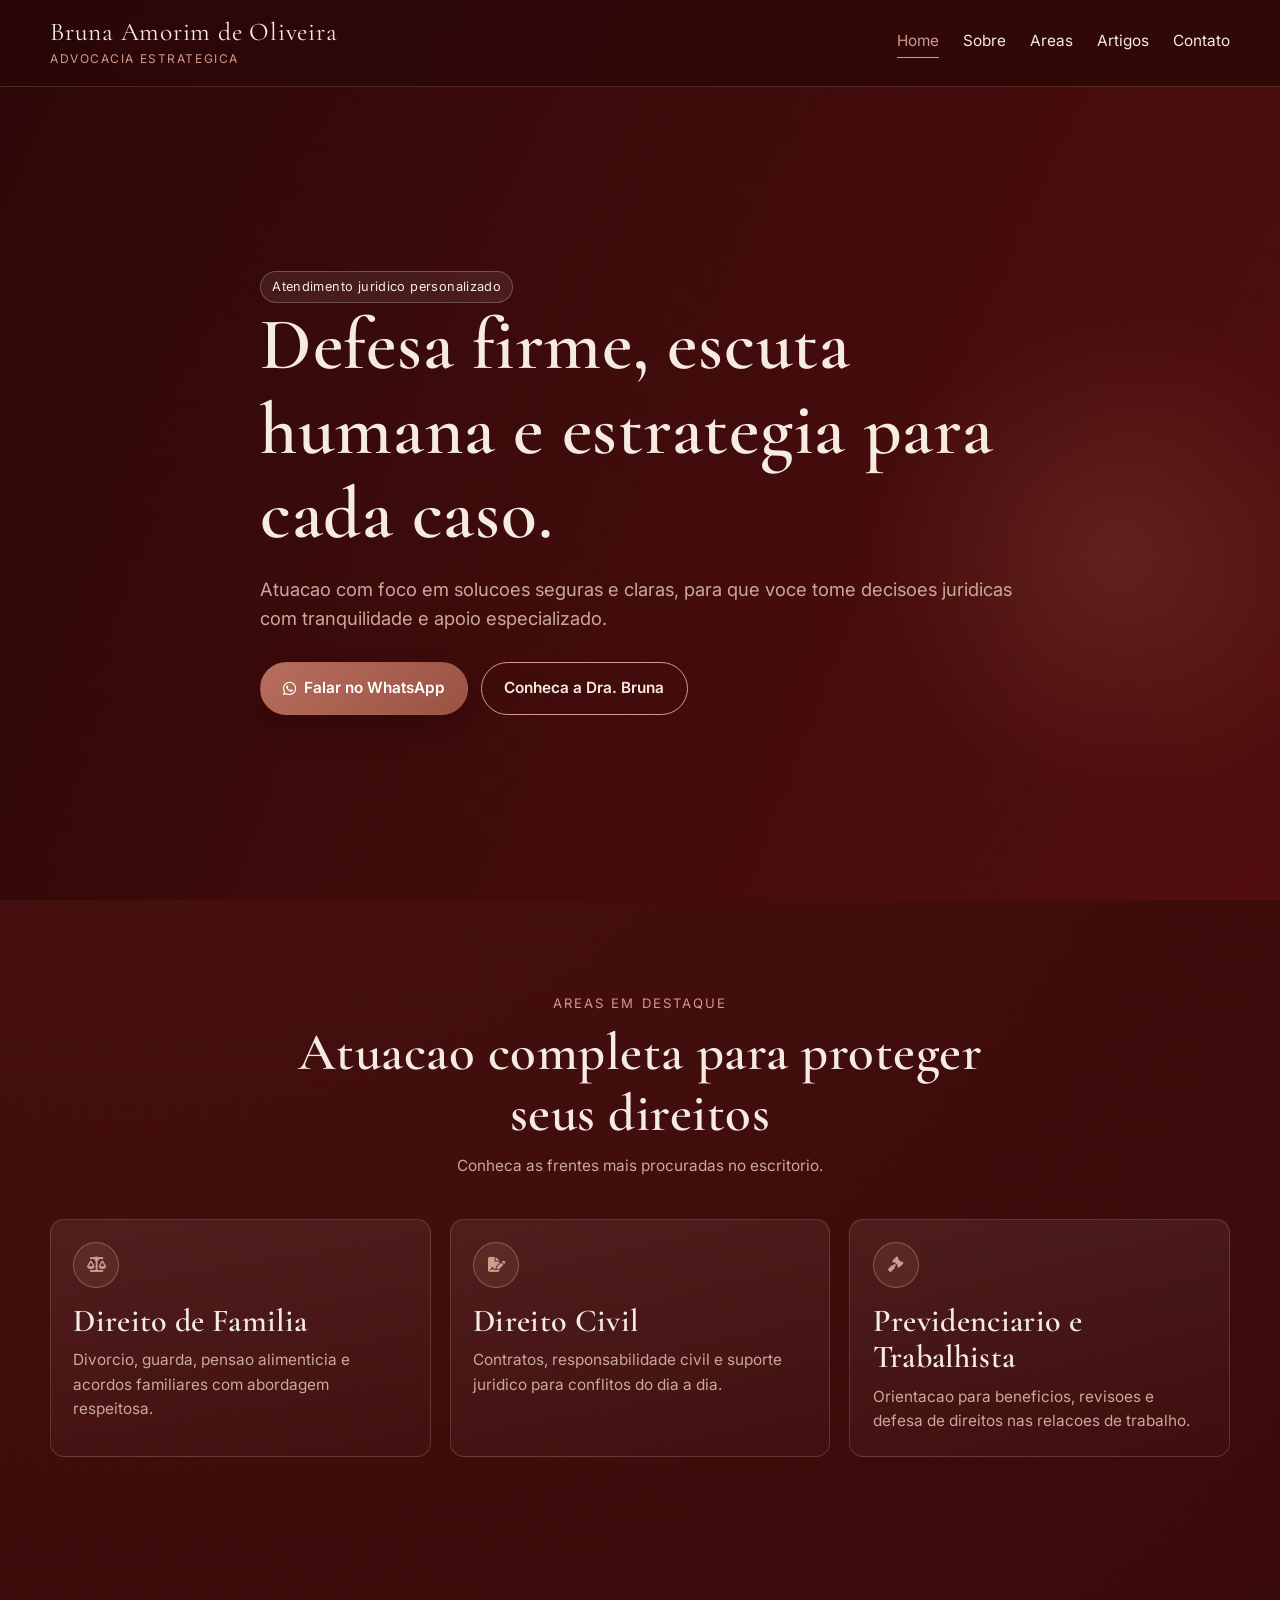
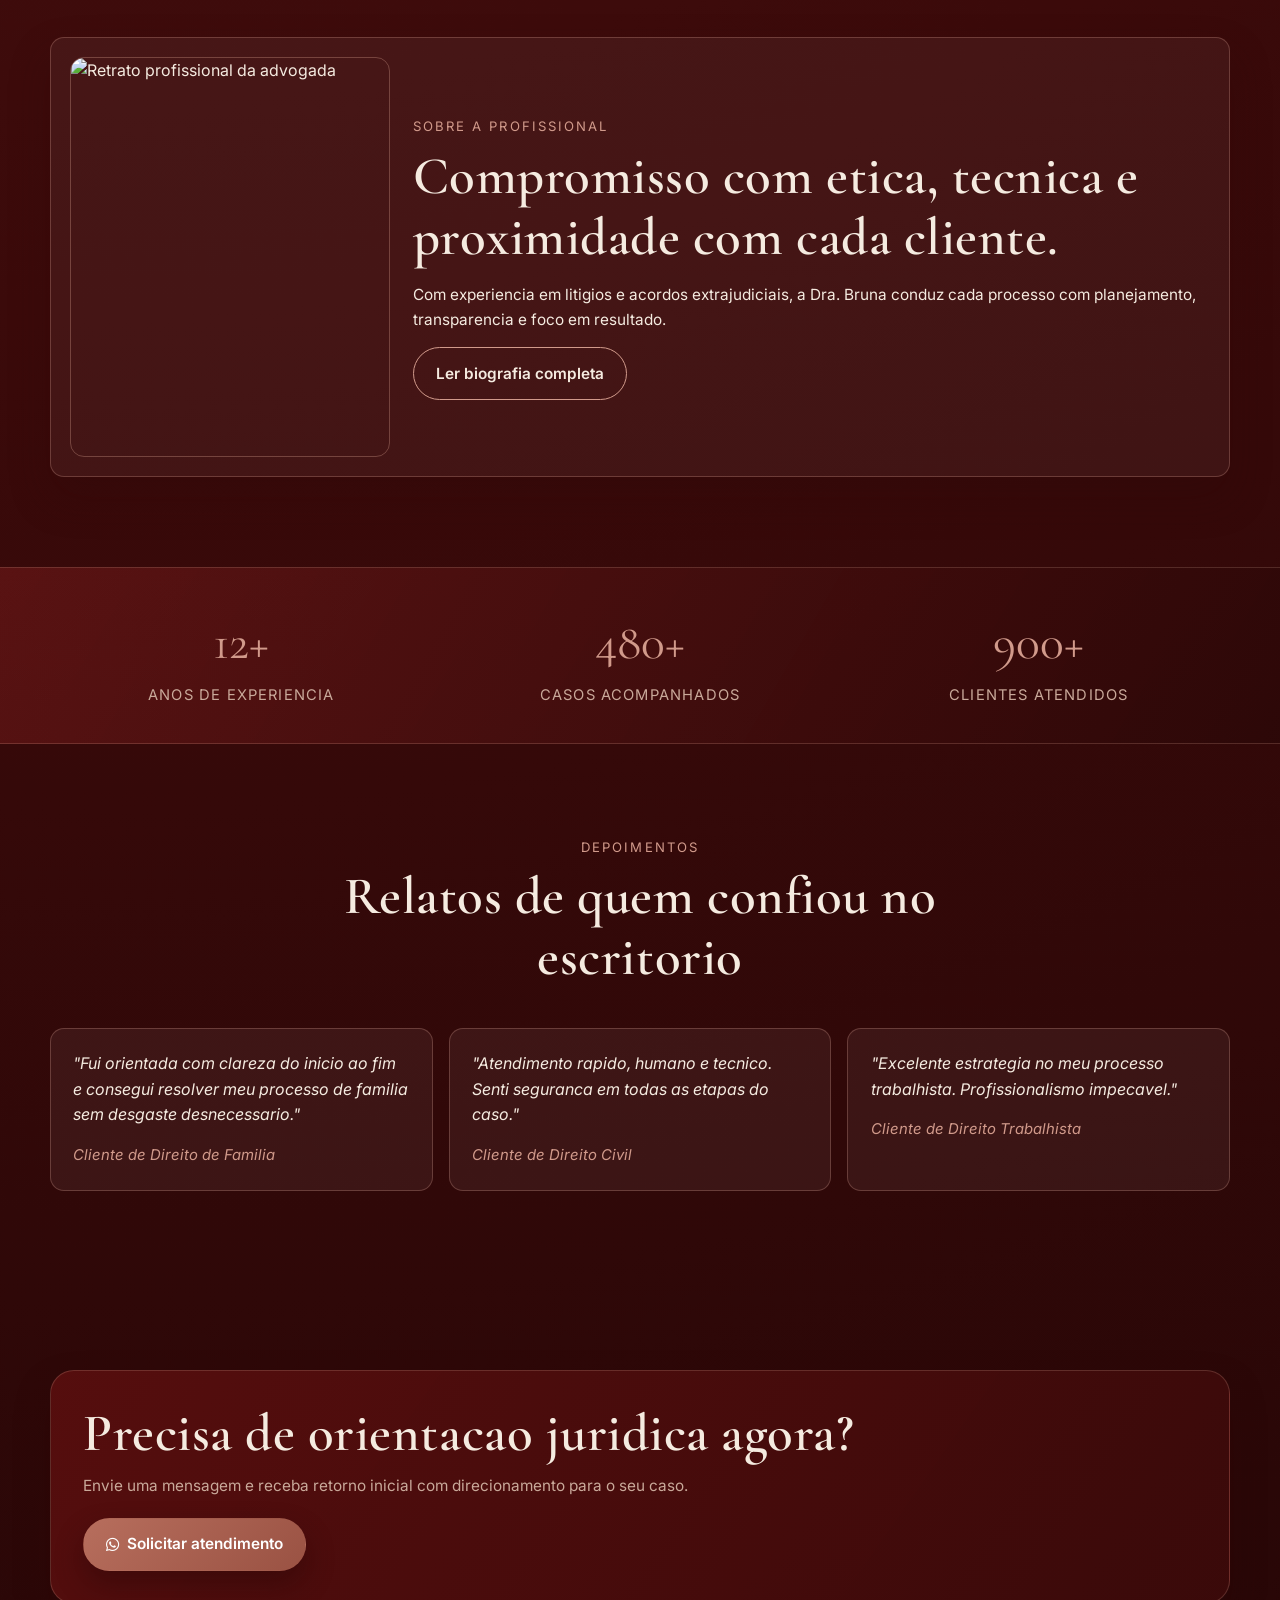
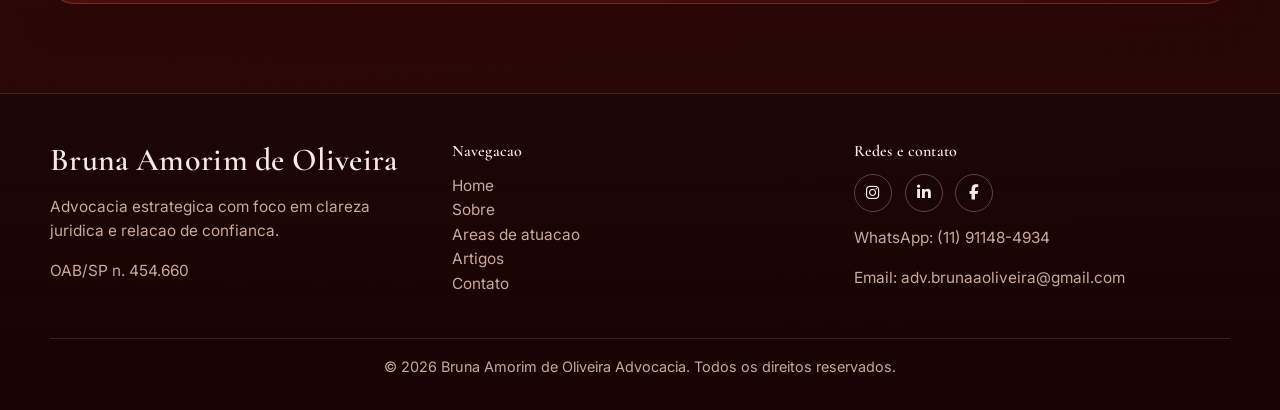
==== index.html @ 8d2b7372 "feat: first institutional website version" ====
﻿<!DOCTYPE html>
<html lang="pt-BR">
<head>
    <meta charset="UTF-8">
    <meta name="viewport" content="width=device-width, initial-scale=1.0">
    <meta name="description" content="Advogada Bruna Amorim de Oliveira - Atendimento juridico estrategico e humanizado em Direito de Familia, Civil, Consumidor e mais.">
    <title>Bruna Amorim de Oliveira | Advocacia Estrategica</title>
    <link rel="icon" href="data:,">

    <link rel="preconnect" href="https://fonts.googleapis.com">
    <link rel="preconnect" href="https://fonts.gstatic.com" crossorigin>
    <link href="https://fonts.googleapis.com/css2?family=Cormorant+Garamond:wght@500;600;700&family=Inter:wght@400;500;600;700&display=swap" rel="stylesheet">
    <link rel="stylesheet" href="https://cdnjs.cloudflare.com/ajax/libs/font-awesome/6.5.2/css/all.min.css">

    <link rel="stylesheet" href="assets/css/theme.css">
    <link rel="stylesheet" href="assets/css/style.css">
    <link rel="stylesheet" href="assets/css/components/header.css">
    <link rel="stylesheet" href="assets/css/components/hero.css">
    <link rel="stylesheet" href="assets/css/components/cards.css">
    <link rel="stylesheet" href="assets/css/components/about.css">
    <link rel="stylesheet" href="assets/css/components/contact.css">
    <link rel="stylesheet" href="assets/css/components/animations.css">
</head>
<body>
    <header class="site-header">
        <nav class="site-nav">
            <div class="nav-container container">
                <a href="index.html" class="brand" aria-label="Pagina inicial">
                    <span class="brand-title">Bruna Amorim de Oliveira</span>
                    <span class="brand-subtitle">Advocacia Estrategica</span>
                </a>

                <button class="hamburger" aria-label="Abrir menu" aria-expanded="false">
                    <span></span>
                    <span></span>
                    <span></span>
                </button>

                <div class="overlay"></div>

                <div class="nav-links">
                    <a class="nav-link" href="index.html">Home</a>
                    <a class="nav-link" href="sobre.html">Sobre</a>
                    <a class="nav-link" href="areas.html">Areas</a>
                    <a class="nav-link" href="artigos.html">Artigos</a>
                    <a class="nav-link" href="contato.html">Contato</a>
                </div>
            </div>
        </nav>
    </header>

    <main>
        <section class="hero-home">
            <div class="container hero-content" data-animate="fade-up">
                <span class="tag">Atendimento juridico personalizado</span>
                <h1>Defesa firme, escuta humana e estrategia para cada caso.</h1>
                <p>
                    Atuacao com foco em solucoes seguras e claras, para que voce tome decisoes juridicas com tranquilidade e apoio especializado.
                </p>
                <div class="hero-actions">
                    <a class="btn btn-primary" href="https://wa.me/5511911484934" target="_blank" rel="noopener noreferrer">
                        <i class="fa-brands fa-whatsapp"></i>
                        Falar no WhatsApp
                    </a>
                    <a class="btn btn-outline" href="sobre.html">Conheca a Dra. Bruna</a>
                </div>
            </div>
        </section>

        <section>
            <div class="container">
                <div class="section-header" data-animate="fade-up">
                    <span class="kicker">Areas em destaque</span>
                    <h2>Atuacao completa para proteger seus direitos</h2>
                    <p>Conheca as frentes mais procuradas no escritorio.</p>
                </div>
                <div class="cards-grid">
                    <article class="card" data-animate="fade-up">
                        <span class="card-icon"><i class="fa-solid fa-scale-balanced"></i></span>
                        <h3>Direito de Familia</h3>
                        <p>Divorcio, guarda, pensao alimenticia e acordos familiares com abordagem respeitosa.</p>
                    </article>
                    <article class="card stagger-1" data-animate="fade-up">
                        <span class="card-icon"><i class="fa-solid fa-file-signature"></i></span>
                        <h3>Direito Civil</h3>
                        <p>Contratos, responsabilidade civil e suporte juridico para conflitos do dia a dia.</p>
                    </article>
                    <article class="card stagger-2" data-animate="fade-up">
                        <span class="card-icon"><i class="fa-solid fa-gavel"></i></span>
                        <h3>Previdenciario e Trabalhista</h3>
                        <p>Orientacao para beneficios, revisoes e defesa de direitos nas relacoes de trabalho.</p>
                    </article>
                </div>
            </div>
        </section>

        <section>
            <div class="container surface about-preview" data-animate="fade-right">
                <img src="https://images.unsplash.com/photo-1487412720507-e7ab37603c6f?w=900&q=80" alt="Retrato profissional da advogada">
                <div>
                    <span class="kicker">Sobre a profissional</span>
                    <h2>Compromisso com etica, tecnica e proximidade com cada cliente.</h2>
                    <p>
                        Com experiencia em litigios e acordos extrajudiciais, a Dra. Bruna conduz cada processo com planejamento, transparencia e foco em resultado.
                    </p>
                    <a class="btn btn-outline" href="sobre.html">Ler biografia completa</a>
                </div>
            </div>
        </section>

        <section class="stats-strip">
            <div class="container stats-grid">
                <div data-animate="zoom-in">
                    <span class="stat-number">12+</span>
                    <span class="stat-label">Anos de experiencia</span>
                </div>
                <div data-animate="zoom-in" class="stagger-1">
                    <span class="stat-number">480+</span>
                    <span class="stat-label">Casos acompanhados</span>
                </div>
                <div data-animate="zoom-in" class="stagger-2">
                    <span class="stat-number">900+</span>
                    <span class="stat-label">Clientes atendidos</span>
                </div>
            </div>
        </section>

        <section>
            <div class="container">
                <div class="section-header" data-animate="fade-up">
                    <span class="kicker">Depoimentos</span>
                    <h2>Relatos de quem confiou no escritorio</h2>
                </div>
                <div class="testimonials-grid">
                    <article class="testimonial" data-animate="fade-up">
                        <blockquote>"Fui orientada com clareza do inicio ao fim e consegui resolver meu processo de familia sem desgaste desnecessario."</blockquote>
                        <cite>Cliente de Direito de Familia</cite>
                    </article>
                    <article class="testimonial stagger-1" data-animate="fade-up">
                        <blockquote>"Atendimento rapido, humano e tecnico. Senti seguranca em todas as etapas do caso."</blockquote>
                        <cite>Cliente de Direito Civil</cite>
                    </article>
                    <article class="testimonial stagger-2" data-animate="fade-up">
                        <blockquote>"Excelente estrategia no meu processo trabalhista. Profissionalismo impecavel."</blockquote>
                        <cite>Cliente de Direito Trabalhista</cite>
                    </article>
                </div>
            </div>
        </section>

        <section>
            <div class="container cta-strip" data-animate="fade-up">
                <h2>Precisa de orientacao juridica agora?</h2>
                <p>Envie uma mensagem e receba retorno inicial com direcionamento para o seu caso.</p>
                <a class="btn btn-primary" href="https://wa.me/5511911484934" target="_blank" rel="noopener noreferrer">
                    <i class="fa-brands fa-whatsapp"></i>
                    Solicitar atendimento
                </a>
            </div>
        </section>
    </main>

    <footer class="footer">
        <div class="container">
            <div class="footer-grid">
                <div>
                    <h3>Bruna Amorim de Oliveira</h3>
                    <p>Advocacia estrategica com foco em clareza juridica e relacao de confianca.</p>
                    <p>OAB/SP n. 454.660</p>
                </div>
                <div>
                    <h4>Navegacao</h4>
                    <ul>
                        <li><a href="index.html">Home</a></li>
                        <li><a href="sobre.html">Sobre</a></li>
                        <li><a href="areas.html">Areas de atuacao</a></li>
                        <li><a href="artigos.html">Artigos</a></li>
                        <li><a href="contato.html">Contato</a></li>
                    </ul>
                </div>
                <div>
                    <h4>Redes e contato</h4>
                    <div class="social-row">
                        <a href="https://www.instagram.com/" target="_blank" aria-label="Instagram" rel="noopener noreferrer"><i class="fa-brands fa-instagram"></i></a>
                        <a href="https://www.linkedin.com/" target="_blank" aria-label="LinkedIn" rel="noopener noreferrer"><i class="fa-brands fa-linkedin-in"></i></a>
                        <a href="https://www.facebook.com/" target="_blank" aria-label="Facebook" rel="noopener noreferrer"><i class="fa-brands fa-facebook-f"></i></a>
                    </div>
                    <p style="margin-top: 0.9rem;">WhatsApp: (11) 91148-4934</p>
                    <p>Email: adv.brunaaoliveira@gmail.com</p>
                </div>
            </div>
            <div class="footer-bottom">&copy; 2026 Bruna Amorim de Oliveira Advocacia. Todos os direitos reservados.</div>
        </div>
    </footer>

    <script src="assets/js/menu.js"></script>
    <script src="assets/js/scroll.js"></script>
</body>
</html>
---- assets/css/theme.css ----
:root {
    --bg-primary: #3B0A0A;
    --bg-secondary: #5A0F0F;
    --accent-primary: #B76E5D;
    --accent-light: #D19A8B;
    --shadow-deep: #2A0707;
    --red-vivid: #7A1C1C;
    --text-main: #F5EBE0;
    --text-muted: #C9A99A;

    --surface: rgba(245, 235, 224, 0.05);
    --surface-strong: rgba(245, 235, 224, 0.1);
    --border-soft: rgba(209, 154, 139, 0.3);

    --radius-sm: 8px;
    --radius-md: 14px;
    --radius-lg: 24px;

    --max-width: 1180px;
    --header-height: 86px;
}

html,
body {
    margin: 0;
    padding: 0;
}

body {
    font-family: "Inter", "Segoe UI", sans-serif;
    color: var(--text-main);
    background: radial-gradient(circle at 10% 10%, #4a1111 0%, var(--bg-primary) 45%, #240606 100%);
    line-height: 1.6;
    -webkit-font-smoothing: antialiased;
    text-rendering: optimizeLegibility;
}

h1,
h2,
h3,
h4,
h5,
h6 {
    margin: 0;
    font-family: "Cormorant Garamond", Georgia, serif;
    font-weight: 600;
    line-height: 1.15;
    letter-spacing: 0.01em;
    color: var(--text-main);
}

h1 {
    font-size: clamp(2.3rem, 6vw, 4.6rem);
}

h2 {
    font-size: clamp(2rem, 5vw, 3.3rem);
}

h3 {
    font-size: clamp(1.4rem, 3vw, 2rem);
}

p,
li,
span,
a,
label,
input,
textarea,
button {
    font-size: clamp(0.95rem, 1.2vw, 1.04rem);
}

a {
    color: inherit;
}
---- assets/css/style.css ----
*,
*::before,
*::after {
    box-sizing: border-box;
}

html {
    scroll-behavior: smooth;
}

img {
    max-width: 100%;
    display: block;
}

a {
    text-decoration: none;
}

ul {
    margin: 0;
    padding: 0;
    list-style: none;
}

main {
    min-height: 100vh;
}

section {
    padding: clamp(3rem, 7vw, 6rem) 1rem;
}

.container {
    width: min(100%, var(--max-width));
    margin: 0 auto;
}

.page-offset {
    padding-top: calc(var(--header-height) + 1rem);
}

.section-header {
    max-width: 760px;
    margin: 0 auto 2.5rem;
    text-align: center;
}

.section-header p {
    color: var(--text-muted);
    margin-top: 0.65rem;
}

.kicker {
    display: inline-block;
    margin-bottom: 0.55rem;
    font-size: 0.82rem;
    text-transform: uppercase;
    letter-spacing: 0.16em;
    color: var(--accent-light);
}

.surface {
    background: var(--surface);
    border: 1px solid var(--border-soft);
    border-radius: var(--radius-md);
    box-shadow: 0 20px 40px rgba(42, 7, 7, 0.25);
}

.btn {
    display: inline-flex;
    align-items: center;
    justify-content: center;
    gap: 0.45rem;
    border-radius: 999px;
    border: 1px solid transparent;
    padding: 0.82rem 1.4rem;
    font-weight: 600;
    transition: transform 0.25s ease, box-shadow 0.25s ease, background-color 0.25s ease;
    cursor: pointer;
}

.btn:hover {
    transform: translateY(-2px);
}

.btn-primary {
    color: #fff;
    background: linear-gradient(135deg, var(--accent-primary), #9a5243);
    box-shadow: 0 14px 28px rgba(42, 7, 7, 0.45);
}

.btn-primary:hover {
    background: linear-gradient(135deg, #c98271, var(--accent-primary));
}

.btn-outline {
    color: var(--text-main);
    border-color: var(--accent-light);
    background: transparent;
}

.btn-outline:hover {
    background: rgba(209, 154, 139, 0.12);
}

.tag {
    display: inline-flex;
    align-items: center;
    border-radius: 999px;
    padding: 0.3rem 0.7rem;
    font-size: 0.8rem;
    letter-spacing: 0.03em;
    border: 1px solid rgba(245, 235, 224, 0.25);
    background: rgba(245, 235, 224, 0.08);
    color: var(--text-main);
}

.footer {
    padding: 3rem 1rem 2rem;
    background: linear-gradient(180deg, rgba(26, 5, 5, 0.85), #180404);
    border-top: 1px solid rgba(209, 154, 139, 0.2);
}

.footer-grid {
    display: grid;
    grid-template-columns: repeat(3, minmax(0, 1fr));
    gap: 1.6rem;
}

.footer h3,
.footer h4 {
    margin-bottom: 0.8rem;
}

.footer p,
.footer li,
.footer a {
    color: var(--text-muted);
}

.footer a:hover {
    color: var(--accent-light);
}

.social-row {
    display: flex;
    gap: 0.8rem;
}

.social-row a {
    width: 38px;
    height: 38px;
    border-radius: 50%;
    display: inline-flex;
    align-items: center;
    justify-content: center;
    border: 1px solid rgba(209, 154, 139, 0.4);
    color: var(--text-main);
}

.social-row a:hover {
    background: rgba(209, 154, 139, 0.14);
}

.footer-bottom {
    margin-top: 2rem;
    padding-top: 1rem;
    border-top: 1px solid rgba(209, 154, 139, 0.18);
    color: var(--text-muted);
    text-align: center;
    font-size: 0.9rem;
}

@media (max-width: 900px) {
    .footer-grid {
        grid-template-columns: 1fr;
    }
}
---- assets/css/components/header.css ----
.site-header {
    position: fixed;
    inset: 0 0 auto 0;
    z-index: 1000;
}

.site-nav {
    width: 100%;
    border-bottom: 1px solid rgba(209, 154, 139, 0.22);
    background: rgba(42, 7, 7, 0.75);
    backdrop-filter: blur(14px);
}

.nav-container {
    min-height: var(--header-height);
    display: flex;
    align-items: center;
    justify-content: space-between;
    gap: 1rem;
}

.brand {
    display: flex;
    flex-direction: column;
    gap: 0.15rem;
    color: var(--text-main);
    max-width: 340px;
}

.brand-title {
    font-family: "Cormorant Garamond", Georgia, serif;
    font-size: clamp(1.1rem, 2vw, 1.6rem);
    letter-spacing: 0.03em;
    line-height: 1.1;
}

.brand-subtitle {
    font-size: 0.75rem;
    text-transform: uppercase;
    letter-spacing: 0.13em;
    color: var(--accent-light);
}

.nav-links {
    display: flex;
    align-items: center;
    gap: 1.5rem;
}

.nav-link {
    color: var(--text-main);
    position: relative;
    padding-bottom: 0.2rem;
}

.nav-link::after {
    content: "";
    position: absolute;
    left: 0;
    bottom: -0.1rem;
    width: 100%;
    height: 1px;
    transform: scaleX(0);
    transform-origin: right;
    background: var(--accent-light);
    transition: transform 0.25s ease;
}

.nav-link:hover::after,
.nav-link.active::after {
    transform-origin: left;
    transform: scaleX(1);
}

.nav-link.active {
    color: var(--accent-light);
}

.hamburger {
    display: none;
    flex-direction: column;
    justify-content: center;
    gap: 6px;
    width: 44px;
    height: 44px;
    padding: 0;
    border: 1px solid rgba(209, 154, 139, 0.35);
    border-radius: 50%;
    background: rgba(245, 235, 224, 0.06);
    cursor: pointer;
    z-index: 1100;
}

.hamburger span {
    display: block;
    margin: 0 auto;
    width: 20px;
    height: 2px;
    border-radius: 999px;
    background: var(--text-main);
    transition: transform 0.3s ease, opacity 0.2s ease;
}

.site-nav.menu-active .hamburger span:nth-child(1) {
    transform: translateY(8px) rotate(45deg);
}

.site-nav.menu-active .hamburger span:nth-child(2) {
    opacity: 0;
}

.site-nav.menu-active .hamburger span:nth-child(3) {
    transform: translateY(-8px) rotate(-45deg);
}

.overlay {
    display: none;
    position: fixed;
    inset: 0;
    background: rgba(0, 0, 0, 0.45);
}

@media (max-width: 900px) {
    .brand {
        max-width: 250px;
    }

    .brand-subtitle {
        font-size: 0.68rem;
        letter-spacing: 0.09em;
    }

    .hamburger {
        display: inline-flex;
    }

    .nav-links {
        position: fixed;
        top: 0;
        right: -100%;
        width: min(80vw, 320px);
        height: 100vh;
        padding: 6.5rem 1.8rem 2rem;
        display: flex;
        flex-direction: column;
        align-items: flex-start;
        gap: 1.1rem;
        background: linear-gradient(180deg, var(--bg-secondary), #3f0909);
        box-shadow: -8px 0 30px rgba(0, 0, 0, 0.35);
        transition: right 0.32s ease;
        z-index: 1050;
    }

    .site-nav.menu-active .nav-links {
        right: 0;
    }

    .site-nav.menu-active .overlay {
        display: block;
    }
}

@media (max-width: 430px) {
    .brand {
        max-width: 210px;
    }

    .brand-subtitle {
        display: none;
    }
}
---- assets/css/components/hero.css ----
.hero-home {
    min-height: 100vh;
    display: flex;
    align-items: center;
    position: relative;
    background:
        linear-gradient(112deg, rgba(42, 7, 7, 0.9), rgba(90, 15, 15, 0.72)),
        url("https://images.unsplash.com/photo-1589829545856-d10d557cf95f?w=1800&q=80") center/cover no-repeat;
    padding: calc(var(--header-height) + 4rem) 1rem 4rem;
}

.hero-home::before {
    content: "";
    position: absolute;
    inset: auto -10% 6% auto;
    width: min(58vw, 580px);
    height: min(58vw, 580px);
    border-radius: 50%;
    background: radial-gradient(circle, rgba(183, 110, 93, 0.2), transparent 60%);
    pointer-events: none;
}

.hero-content {
    position: relative;
    max-width: 760px;
}

.hero-content p {
    color: var(--text-muted);
    font-size: clamp(1.02rem, 1.5vw, 1.15rem);
    margin: 1.1rem 0 1.8rem;
}

.hero-actions {
    display: flex;
    flex-wrap: wrap;
    gap: 0.8rem;
}

.hero-internal {
    margin-top: calc(var(--header-height) - 1rem);
    padding: 4.5rem 1rem 3rem;
    background:
        linear-gradient(120deg, rgba(35, 7, 7, 0.85), rgba(122, 28, 28, 0.48)),
        url("https://images.unsplash.com/photo-1453873623425-02f974f3ab4e?w=1600&q=80") center/cover no-repeat;
    border-bottom: 1px solid rgba(209, 154, 139, 0.2);
}

.hero-internal .container {
    max-width: 920px;
}

.hero-internal p {
    margin-top: 0.6rem;
    color: var(--text-muted);
}

.breadcrumb {
    display: flex;
    align-items: center;
    gap: 0.4rem;
    font-size: 0.86rem;
    color: var(--text-muted);
    margin-bottom: 1rem;
}

.breadcrumb a {
    color: var(--accent-light);
}

.cta-strip {
    padding: 2rem;
    border-radius: var(--radius-lg);
    background: linear-gradient(125deg, rgba(90, 15, 15, 0.9), rgba(59, 10, 10, 0.95));
    border: 1px solid rgba(209, 154, 139, 0.24);
    box-shadow: 0 18px 34px rgba(42, 7, 7, 0.35);
}

.cta-strip p {
    color: var(--text-muted);
    margin: 0.6rem 0 1.25rem;
}

@media (max-width: 700px) {
    .hero-home {
        padding-top: calc(var(--header-height) + 2.2rem);
    }

    .hero-actions {
        width: 100%;
    }

    .hero-actions .btn {
        width: 100%;
    }
}
---- assets/css/components/cards.css ----
.cards-grid {
    display: grid;
    grid-template-columns: repeat(auto-fit, minmax(230px, 1fr));
    gap: 1.2rem;
}

.card {
    padding: 1.4rem;
    border-radius: var(--radius-md);
    background: linear-gradient(170deg, rgba(245, 235, 224, 0.08), rgba(245, 235, 224, 0.02));
    border: 1px solid rgba(209, 154, 139, 0.24);
    transition: transform 0.28s ease, border-color 0.28s ease;
}

.card:hover {
    transform: translateY(-5px);
    border-color: rgba(209, 154, 139, 0.55);
}

.card-icon {
    width: 46px;
    height: 46px;
    border-radius: 50%;
    margin-bottom: 0.9rem;
    display: inline-flex;
    align-items: center;
    justify-content: center;
    color: var(--accent-light);
    border: 1px solid rgba(209, 154, 139, 0.42);
    background: rgba(209, 154, 139, 0.1);
}

.card p {
    color: var(--text-muted);
    margin: 0.55rem 0 0;
}

.about-preview {
    display: grid;
    grid-template-columns: minmax(240px, 320px) 1fr;
    gap: 1.4rem;
    align-items: center;
    padding: 1.2rem;
}

.about-preview img {
    width: 100%;
    aspect-ratio: 4 / 5;
    border-radius: var(--radius-md);
    object-fit: cover;
    border: 1px solid rgba(209, 154, 139, 0.35);
}

.stats-strip {
    padding: 2.2rem 1rem;
    background: linear-gradient(120deg, rgba(122, 28, 28, 0.5), rgba(42, 7, 7, 0.68));
    border-top: 1px solid rgba(209, 154, 139, 0.23);
    border-bottom: 1px solid rgba(209, 154, 139, 0.23);
}

.stats-grid {
    display: grid;
    grid-template-columns: repeat(3, minmax(0, 1fr));
    gap: 1rem;
    text-align: center;
}

.stat-number {
    display: block;
    font-family: "Cormorant Garamond", Georgia, serif;
    font-size: clamp(2.1rem, 5vw, 3.1rem);
    color: var(--accent-light);
}

.stat-label {
    color: var(--text-muted);
    font-size: 0.92rem;
    text-transform: uppercase;
    letter-spacing: 0.08em;
}

.testimonials-grid {
    display: grid;
    grid-template-columns: repeat(auto-fit, minmax(260px, 1fr));
    gap: 1rem;
}

.testimonial {
    padding: 1.4rem;
    border-radius: var(--radius-md);
    border: 1px solid rgba(209, 154, 139, 0.3);
    background: rgba(245, 235, 224, 0.06);
}

.testimonial blockquote {
    margin: 0;
    color: var(--text-main);
    font-style: italic;
}

.testimonial cite {
    margin-top: 1rem;
    display: block;
    color: var(--accent-light);
    font-size: 0.93rem;
}

.areas-grid {
    display: grid;
    grid-template-columns: repeat(auto-fit, minmax(250px, 1fr));
    gap: 1rem;
}

.process-grid {
    display: grid;
    grid-template-columns: repeat(3, minmax(0, 1fr));
    gap: 1rem;
}

.step-card {
    padding: 1.3rem;
    border-radius: var(--radius-md);
    border: 1px solid rgba(209, 154, 139, 0.3);
    background: rgba(245, 235, 224, 0.05);
}

.step-number {
    width: 34px;
    height: 34px;
    border-radius: 50%;
    border: 1px solid rgba(209, 154, 139, 0.55);
    color: var(--accent-light);
    display: inline-flex;
    align-items: center;
    justify-content: center;
    margin-bottom: 0.8rem;
    font-weight: 700;
}

.articles-grid {
    display: grid;
    grid-template-columns: repeat(auto-fit, minmax(260px, 1fr));
    gap: 1.2rem;
}

.article-card {
    overflow: hidden;
    border-radius: var(--radius-md);
    border: 1px solid rgba(209, 154, 139, 0.25);
    background: rgba(245, 235, 224, 0.05);
}

.article-card img {
    width: 100%;
    aspect-ratio: 16 / 10;
    object-fit: cover;
}

.article-content {
    padding: 1rem;
}

.article-meta {
    margin-top: 0.7rem;
    color: var(--text-muted);
    font-size: 0.84rem;
}

@media (max-width: 900px) {
    .process-grid,
    .stats-grid {
        grid-template-columns: 1fr;
    }

    .about-preview {
        grid-template-columns: 1fr;
    }
}
---- assets/css/components/about.css ----
.profile-section {
    display: grid;
    grid-template-columns: minmax(260px, 380px) 1fr;
    gap: 1.6rem;
    align-items: start;
}

.profile-frame {
    position: relative;
    border-radius: var(--radius-lg);
    padding: 0.65rem;
    border: 1px solid rgba(209, 154, 139, 0.35);
    background: linear-gradient(150deg, rgba(209, 154, 139, 0.24), rgba(245, 235, 224, 0.03));
}

.profile-frame img {
    width: 100%;
    aspect-ratio: 4 / 5;
    object-fit: cover;
    border-radius: calc(var(--radius-lg) - 4px);
}

.profile-text p {
    color: var(--text-muted);
    margin-top: 0.8rem;
}

.timeline {
    position: relative;
    margin-top: 1rem;
    padding-left: 1.5rem;
}

.timeline::before {
    content: "";
    position: absolute;
    left: 0.35rem;
    top: 0.35rem;
    bottom: 0.35rem;
    width: 1px;
    background: rgba(209, 154, 139, 0.45);
}

.timeline-item {
    position: relative;
    padding: 0 0 1.2rem 1rem;
}

.timeline-item::before {
    content: "";
    position: absolute;
    left: -1.35rem;
    top: 0.5rem;
    width: 11px;
    height: 11px;
    border-radius: 50%;
    background: var(--accent-light);
    box-shadow: 0 0 0 4px rgba(209, 154, 139, 0.16);
}

.timeline-item p {
    margin: 0.4rem 0 0;
    color: var(--text-muted);
}

.pillars-grid {
    display: grid;
    grid-template-columns: repeat(auto-fit, minmax(220px, 1fr));
    gap: 1rem;
}

.pillar {
    padding: 1.2rem;
    border-radius: var(--radius-md);
    border: 1px solid rgba(209, 154, 139, 0.26);
    background: rgba(245, 235, 224, 0.04);
}

.credentials {
    display: grid;
    grid-template-columns: repeat(auto-fit, minmax(250px, 1fr));
    gap: 1rem;
}

.credentials ul {
    display: grid;
    gap: 0.6rem;
}

.credentials li {
    color: var(--text-muted);
    padding-left: 1.1rem;
    position: relative;
}

.credentials li::before {
    content: "";
    position: absolute;
    left: 0;
    top: 0.55rem;
    width: 6px;
    height: 6px;
    border-radius: 50%;
    background: var(--accent-light);
}

@media (max-width: 900px) {
    .profile-section {
        grid-template-columns: 1fr;
    }
}
---- assets/css/components/contact.css ----
.contact-grid {
    display: grid;
    grid-template-columns: minmax(260px, 1fr) minmax(280px, 1fr);
    gap: 1rem;
}

.contact-card,
.contact-form-card {
    padding: 1.3rem;
    border-radius: var(--radius-md);
    border: 1px solid rgba(209, 154, 139, 0.3);
    background: rgba(245, 235, 224, 0.05);
}

.contact-list {
    display: grid;
    gap: 0.9rem;
    margin-top: 0.6rem;
}

.contact-list li {
    color: var(--text-muted);
}

.contact-list strong {
    color: var(--text-main);
}

.contact-form {
    display: grid;
    gap: 0.75rem;
}

.contact-form label {
    font-size: 0.88rem;
    color: var(--accent-light);
}

.contact-form input,
.contact-form textarea,
.contact-form select {
    width: 100%;
    padding: 0.78rem 0.82rem;
    border-radius: 10px;
    border: 1px solid rgba(209, 154, 139, 0.35);
    background: rgba(42, 7, 7, 0.35);
    color: var(--text-main);
}

.contact-form textarea {
    min-height: 140px;
    resize: vertical;
}

.contact-form input::placeholder,
.contact-form textarea::placeholder {
    color: rgba(245, 235, 224, 0.6);
}

.form-feedback {
    min-height: 1.2rem;
    font-size: 0.88rem;
    color: var(--accent-light);
}

.map-frame {
    margin-top: 1.2rem;
    border-radius: var(--radius-md);
    overflow: hidden;
    border: 1px solid rgba(209, 154, 139, 0.25);
    background: rgba(245, 235, 224, 0.05);
}

.map-frame iframe,
.map-frame img {
    width: 100%;
    min-height: 300px;
    border: 0;
    object-fit: cover;
}

.social-contact {
    margin-top: 1.2rem;
    display: flex;
    flex-wrap: wrap;
    gap: 0.75rem;
}

.social-contact a {
    border-radius: 999px;
    border: 1px solid rgba(209, 154, 139, 0.35);
    padding: 0.45rem 0.8rem;
    color: var(--text-main);
}

.social-contact a:hover {
    background: rgba(209, 154, 139, 0.12);
}

@media (max-width: 900px) {
    .contact-grid {
        grid-template-columns: 1fr;
    }
}
---- assets/css/components/animations.css ----
[data-animate] {
    opacity: 0;
    transform: translateY(20px);
    transition: opacity 0.65s ease, transform 0.65s ease;
    transition-delay: var(--delay, 0ms);
}

[data-animate="fade-left"] {
    transform: translateX(-24px);
}

[data-animate="fade-right"] {
    transform: translateX(24px);
}

[data-animate="zoom-in"] {
    transform: scale(0.96);
}

[data-animate].is-visible {
    opacity: 1;
    transform: translate(0, 0) scale(1);
}

.stagger-1 {
    --delay: 80ms;
}

.stagger-2 {
    --delay: 150ms;
}

.stagger-3 {
    --delay: 220ms;
}

@media (prefers-reduced-motion: reduce) {
    * {
        animation-duration: 0.01ms !important;
        animation-iteration-count: 1 !important;
        transition-duration: 0.01ms !important;
        scroll-behavior: auto !important;
    }

    [data-animate] {
        opacity: 1;
        transform: none;
    }
}
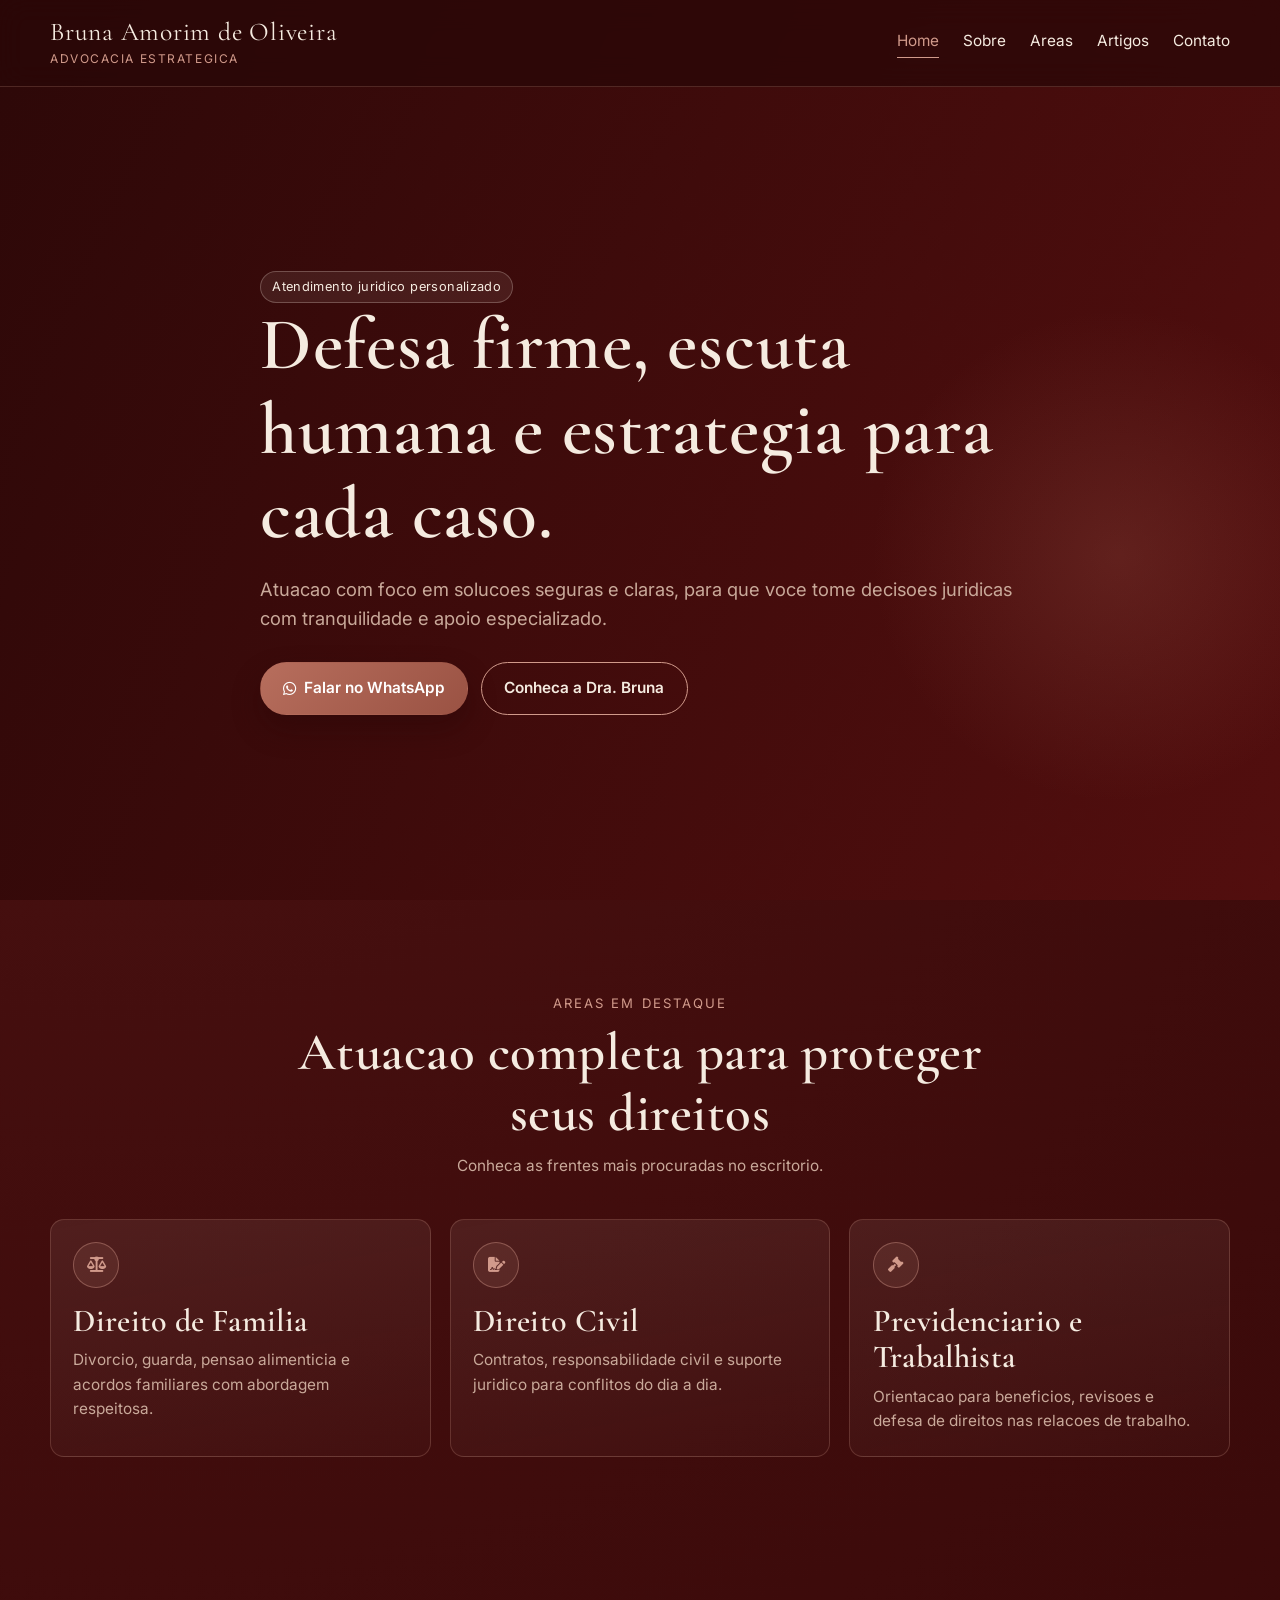
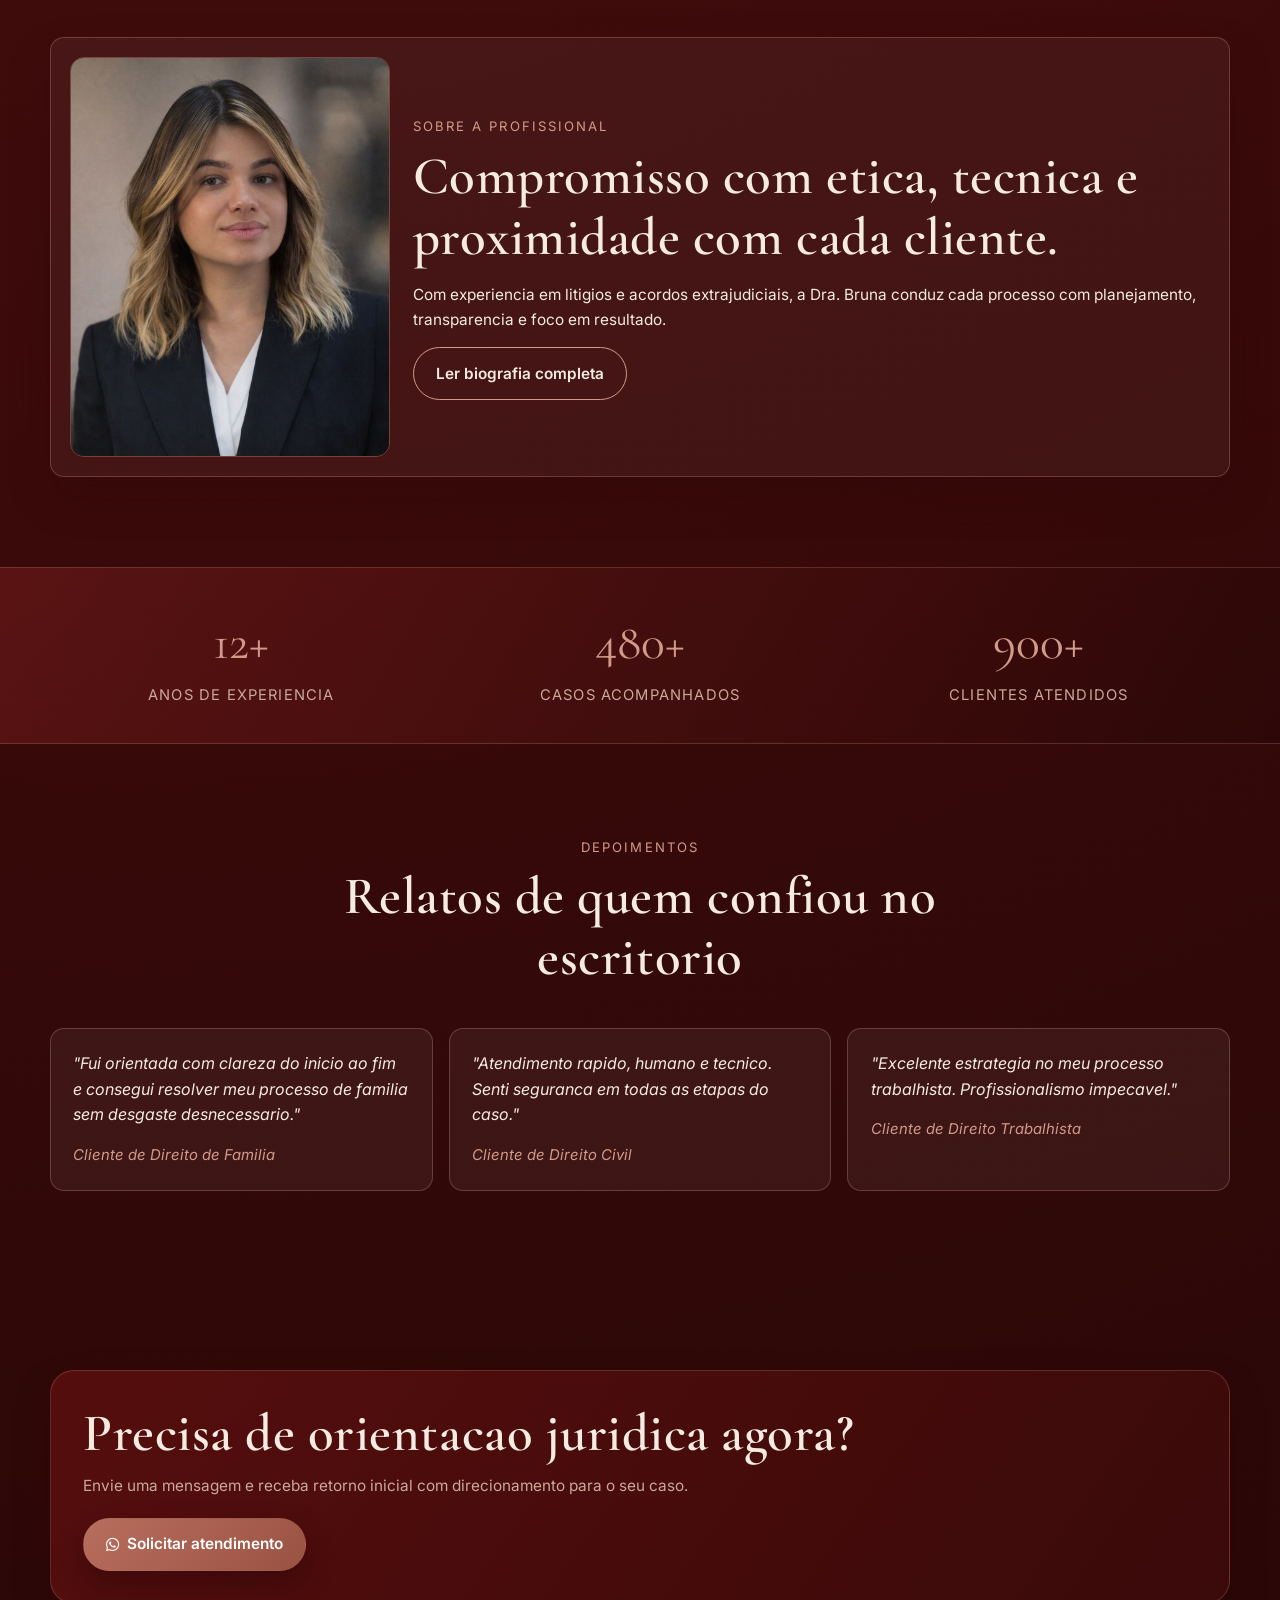
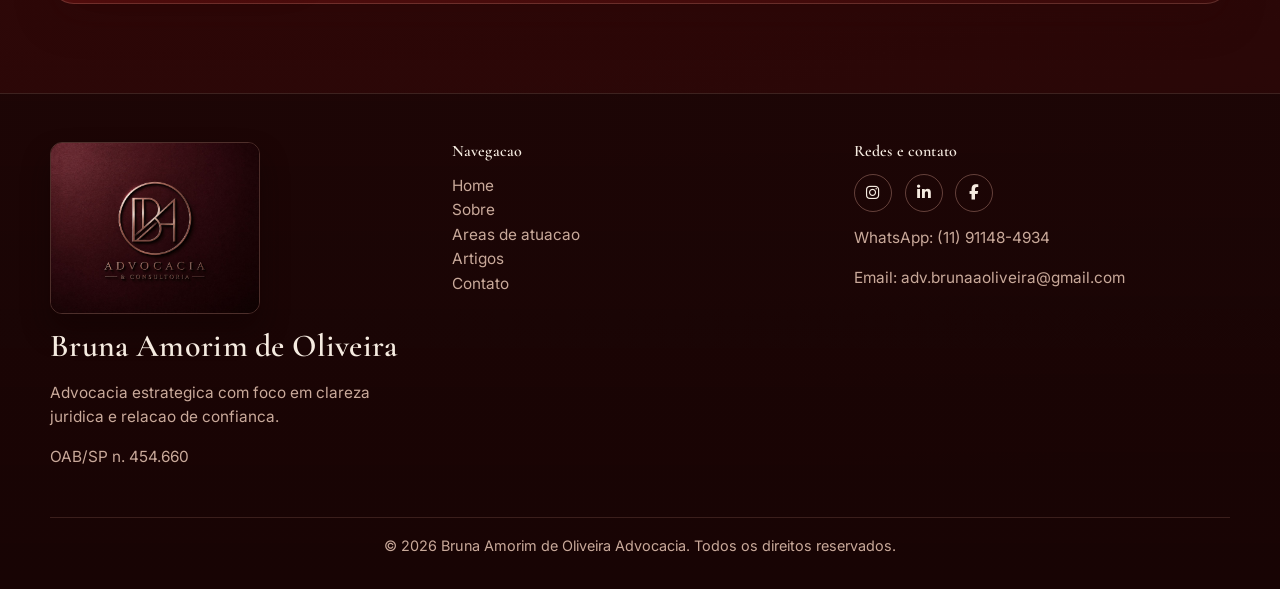
==== commit 47847d46: "feat: implement official profile and brand photos" ====
--- a/index.html
+++ b/index.html
@@ -96,7 +96,7 @@
 
         <section>
             <div class="container surface about-preview" data-animate="fade-right">
-                <img src="https://images.unsplash.com/photo-1487412720507-e7ab37603c6f?w=900&q=80" alt="Retrato profissional da advogada">
+                <img src="assets/images/profile/bruna-amorim-oliveira.jpeg" alt="Retrato profissional da advogada Bruna Amorim de Oliveira">
                 <div>
                     <span class="kicker">Sobre a profissional</span>
                     <h2>Compromisso com etica, tecnica e proximidade com cada cliente.</h2>
@@ -164,6 +164,7 @@
         <div class="container">
             <div class="footer-grid">
                 <div>
+                    <img class="footer-brand-logo" src="assets/images/brand/logo-bruna-amorim.jpeg" alt="Logo Bruna Amorim de Oliveira Advocacia e Consultoria">
                     <h3>Bruna Amorim de Oliveira</h3>
                     <p>Advocacia estrategica com foco em clareza juridica e relacao de confianca.</p>
                     <p>OAB/SP n. 454.660</p>
--- a/assets/css/style.css
+++ b/assets/css/style.css
@@ -133,6 +133,15 @@
     margin-bottom: 0.8rem;
 }
 
+.footer-brand-logo {
+    display: block;
+    width: min(100%, 210px);
+    border-radius: 12px;
+    margin-bottom: 0.9rem;
+    border: 1px solid rgba(209, 154, 139, 0.28);
+    box-shadow: 0 16px 28px rgba(15, 2, 2, 0.45);
+}
+
 .footer p,
 .footer li,
 .footer a {
@@ -176,4 +185,8 @@
     .footer-grid {
         grid-template-columns: 1fr;
     }
+
+    .footer-brand-logo {
+        width: min(100%, 180px);
+    }
 }
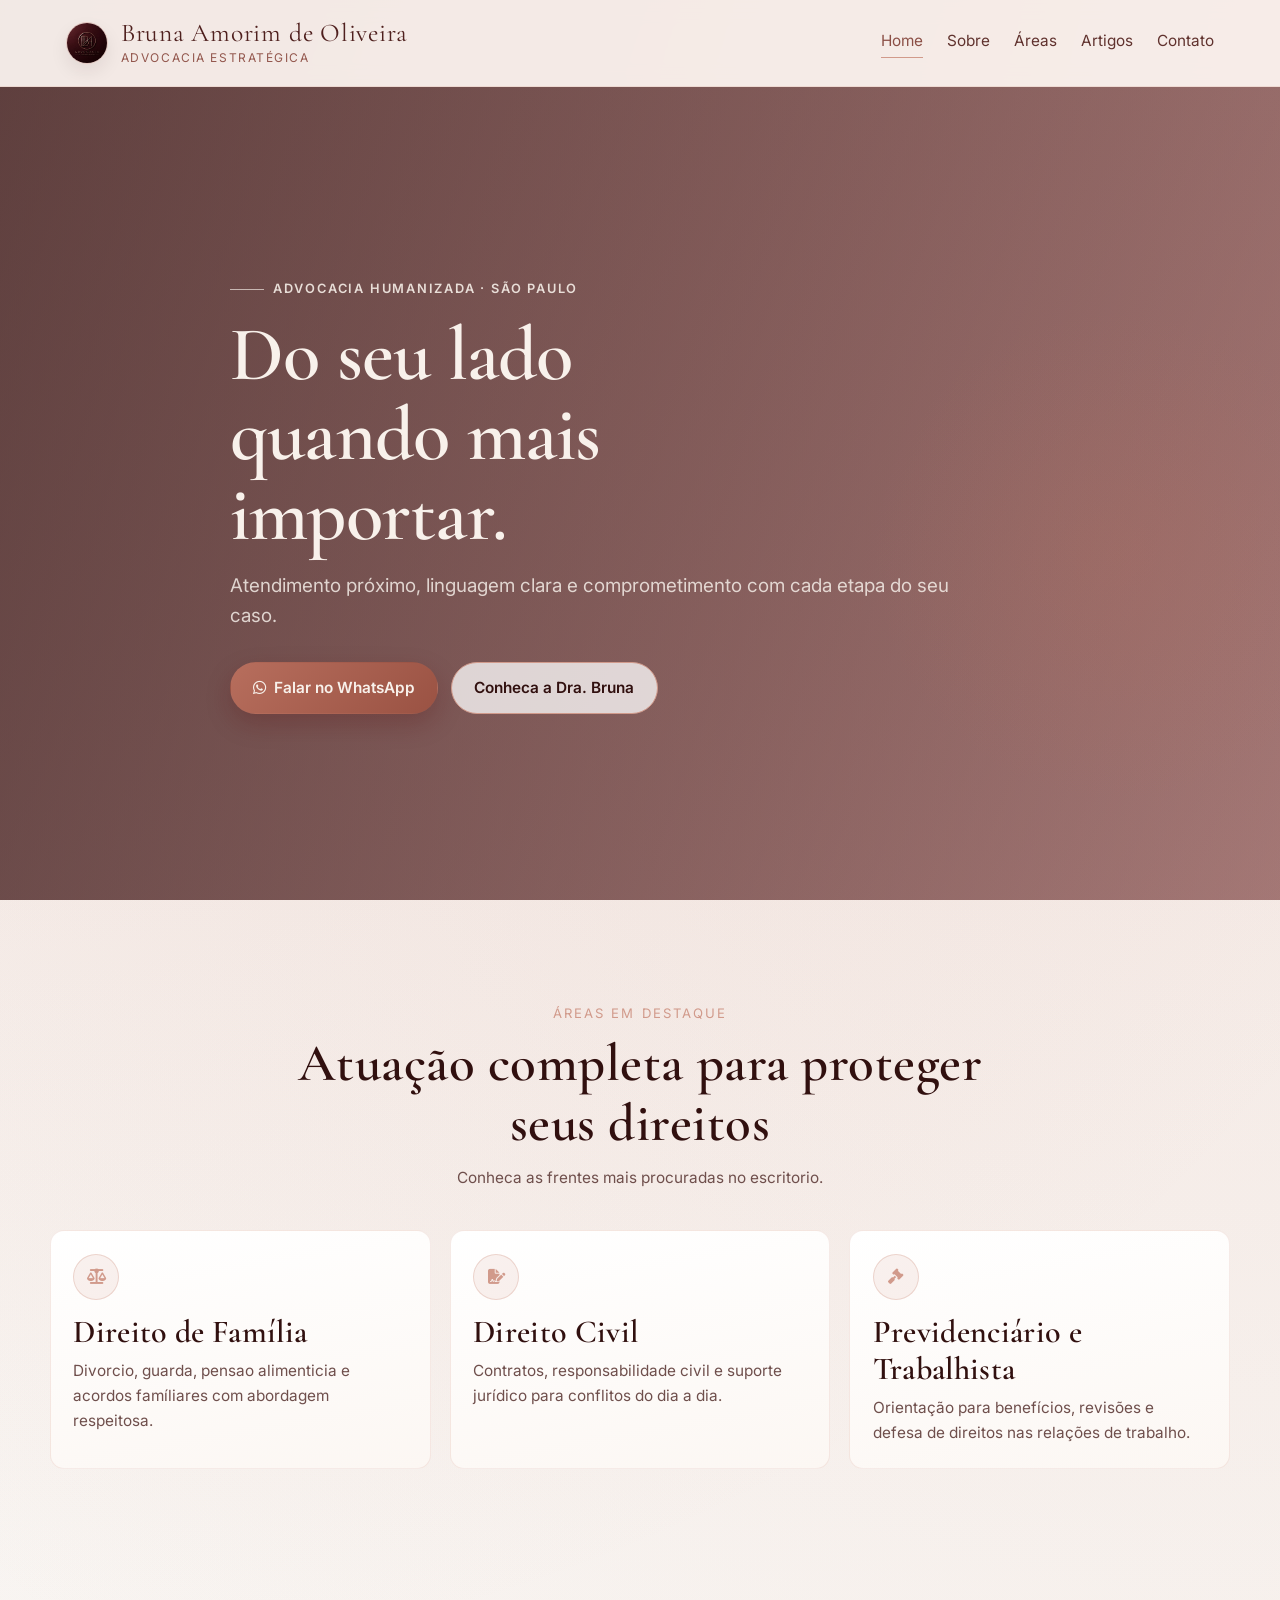
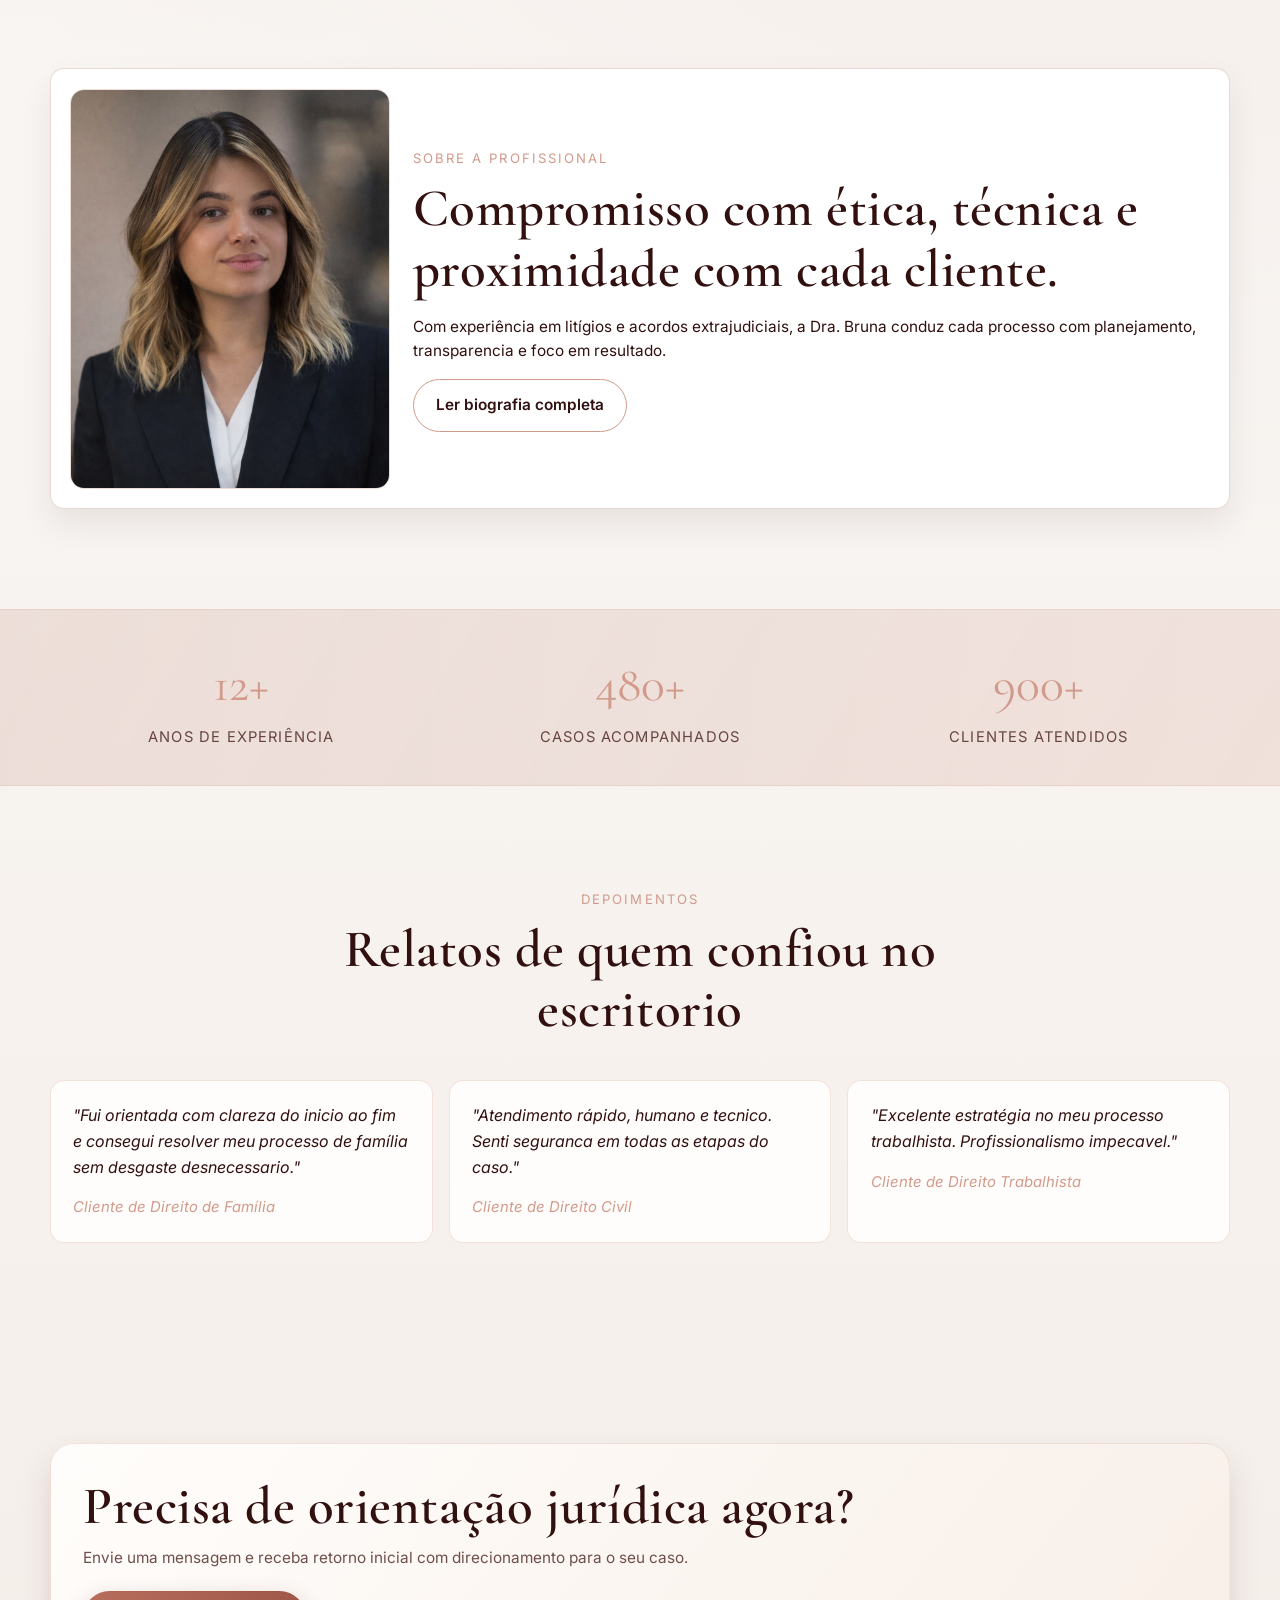
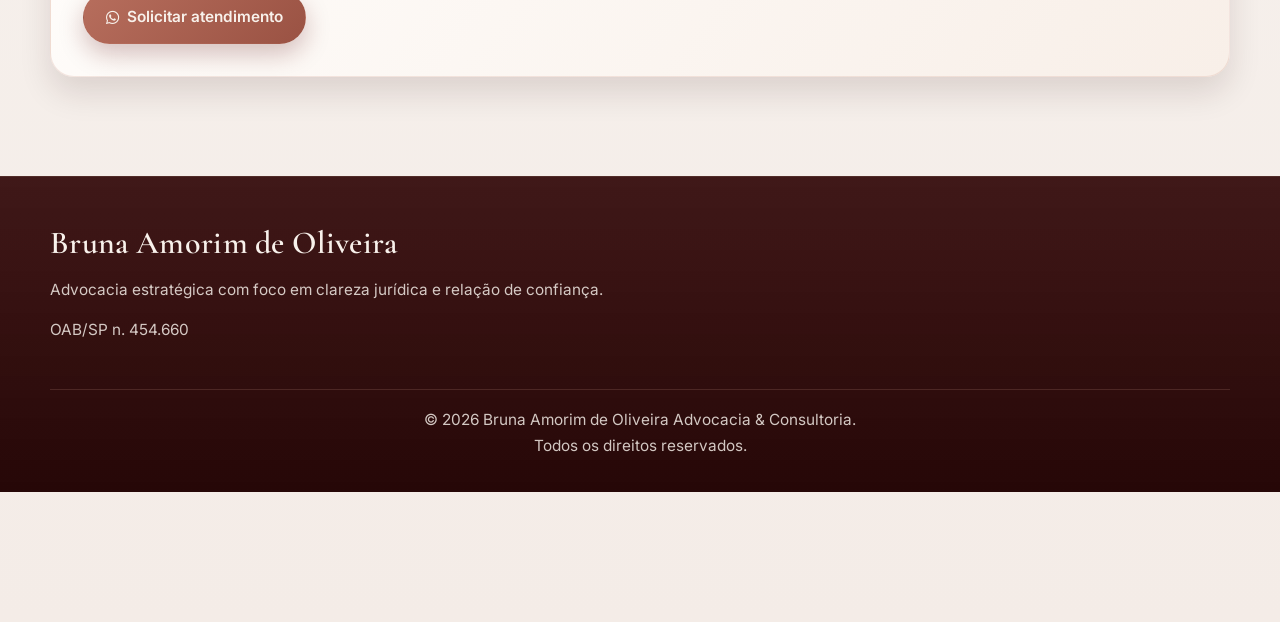
==== commit 41c3722a: "feat: redesign v2 - menu, accents, alert modal, footer, hero, contact flag" ====
--- a/index.html
+++ b/index.html
@@ -3,8 +3,8 @@
 <head>
     <meta charset="UTF-8">
     <meta name="viewport" content="width=device-width, initial-scale=1.0">
-    <meta name="description" content="Advogada Bruna Amorim de Oliveira - Atendimento juridico estrategico e humanizado em Direito de Familia, Civil, Consumidor e mais.">
-    <title>Bruna Amorim de Oliveira | Advocacia Estrategica</title>
+    <meta name="description" content="Advogada Bruna Amorim de Oliveira - Atendimento jurídico estratégico e humanizado em Direito de Família, Civil, Consumidor e mais.">
+    <title>Bruna Amorim de Oliveira | Advocacia Estratégica</title>
     <link rel="icon" href="data:,">
 
     <link rel="preconnect" href="https://fonts.googleapis.com">
@@ -19,15 +19,20 @@
     <link rel="stylesheet" href="assets/css/components/cards.css">
     <link rel="stylesheet" href="assets/css/components/about.css">
     <link rel="stylesheet" href="assets/css/components/contact.css">
+    <link rel="stylesheet" href="assets/css/components/contact-flag.css">
     <link rel="stylesheet" href="assets/css/components/animations.css">
+    <link rel="stylesheet" href="assets/css/components/alert-modal.css">
 </head>
 <body>
     <header class="site-header">
         <nav class="site-nav">
             <div class="nav-container container">
-                <a href="index.html" class="brand" aria-label="Pagina inicial">
-                    <span class="brand-title">Bruna Amorim de Oliveira</span>
-                    <span class="brand-subtitle">Advocacia Estrategica</span>
+                <a href="index.html" class="brand" aria-label="Página inicial">
+                    <img class="brand-logo" src="assets/images/brand/logo-bruna-amorim.jpeg" alt="Monograma Bruna Amorim Advocacia">
+                    <span class="brand-copy">
+                        <span class="brand-title">Bruna Amorim de Oliveira</span>
+                        <span class="brand-subtitle">Advocacia Estratégica</span>
+                    </span>
                 </a>
 
                 <button class="hamburger" aria-label="Abrir menu" aria-expanded="false">
@@ -36,27 +41,24 @@
                     <span></span>
                 </button>
 
-                <div class="overlay"></div>
-
                 <div class="nav-links">
                     <a class="nav-link" href="index.html">Home</a>
                     <a class="nav-link" href="sobre.html">Sobre</a>
-                    <a class="nav-link" href="areas.html">Areas</a>
+                    <a class="nav-link" href="areas.html">Áreas</a>
                     <a class="nav-link" href="artigos.html">Artigos</a>
                     <a class="nav-link" href="contato.html">Contato</a>
                 </div>
             </div>
+            <div class="overlay"></div>
         </nav>
     </header>
 
     <main>
         <section class="hero-home">
             <div class="container hero-content" data-animate="fade-up">
-                <span class="tag">Atendimento juridico personalizado</span>
-                <h1>Defesa firme, escuta humana e estrategia para cada caso.</h1>
-                <p>
-                    Atuacao com foco em solucoes seguras e claras, para que voce tome decisoes juridicas com tranquilidade e apoio especializado.
-                </p>
+                <span class="hero-eyebrow">Advocacia humanizada · São Paulo</span>
+                <h1>Do seu lado quando mais importar.</h1>
+                <p>Atendimento próximo, linguagem clara e comprometimento com cada etapa do seu caso.</p>
                 <div class="hero-actions">
                     <a class="btn btn-primary" href="https://wa.me/5511911484934" target="_blank" rel="noopener noreferrer">
                         <i class="fa-brands fa-whatsapp"></i>
@@ -70,25 +72,25 @@
         <section>
             <div class="container">
                 <div class="section-header" data-animate="fade-up">
-                    <span class="kicker">Areas em destaque</span>
-                    <h2>Atuacao completa para proteger seus direitos</h2>
+                    <span class="kicker">Áreas em destaque</span>
+                    <h2>Atuação completa para proteger seus direitos</h2>
                     <p>Conheca as frentes mais procuradas no escritorio.</p>
                 </div>
                 <div class="cards-grid">
                     <article class="card" data-animate="fade-up">
                         <span class="card-icon"><i class="fa-solid fa-scale-balanced"></i></span>
-                        <h3>Direito de Familia</h3>
-                        <p>Divorcio, guarda, pensao alimenticia e acordos familiares com abordagem respeitosa.</p>
+                        <h3>Direito de Família</h3>
+                        <p>Divorcio, guarda, pensao alimenticia e acordos famíliares com abordagem respeitosa.</p>
                     </article>
                     <article class="card stagger-1" data-animate="fade-up">
                         <span class="card-icon"><i class="fa-solid fa-file-signature"></i></span>
                         <h3>Direito Civil</h3>
-                        <p>Contratos, responsabilidade civil e suporte juridico para conflitos do dia a dia.</p>
+                        <p>Contratos, responsabilidade civil e suporte jurídico para conflitos do dia a dia.</p>
                     </article>
                     <article class="card stagger-2" data-animate="fade-up">
                         <span class="card-icon"><i class="fa-solid fa-gavel"></i></span>
-                        <h3>Previdenciario e Trabalhista</h3>
-                        <p>Orientacao para beneficios, revisoes e defesa de direitos nas relacoes de trabalho.</p>
+                        <h3>Previdenciário e Trabalhista</h3>
+                        <p>Orientação para benefícios, revisões e defesa de direitos nas relações de trabalho.</p>
                     </article>
                 </div>
             </div>
@@ -99,9 +101,9 @@
                 <img src="assets/images/profile/bruna-amorim-oliveira.jpeg" alt="Retrato profissional da advogada Bruna Amorim de Oliveira">
                 <div>
                     <span class="kicker">Sobre a profissional</span>
-                    <h2>Compromisso com etica, tecnica e proximidade com cada cliente.</h2>
+                    <h2>Compromisso com ética, técnica e proximidade com cada cliente.</h2>
                     <p>
-                        Com experiencia em litigios e acordos extrajudiciais, a Dra. Bruna conduz cada processo com planejamento, transparencia e foco em resultado.
+                        Com experiência em litígios e acordos extrajudiciais, a Dra. Bruna conduz cada processo com planejamento, transparencia e foco em resultado.
                     </p>
                     <a class="btn btn-outline" href="sobre.html">Ler biografia completa</a>
                 </div>
@@ -112,7 +114,7 @@
             <div class="container stats-grid">
                 <div data-animate="zoom-in">
                     <span class="stat-number">12+</span>
-                    <span class="stat-label">Anos de experiencia</span>
+                    <span class="stat-label">Anos de experiência</span>
                 </div>
                 <div data-animate="zoom-in" class="stagger-1">
                     <span class="stat-number">480+</span>
@@ -133,15 +135,15 @@
                 </div>
                 <div class="testimonials-grid">
                     <article class="testimonial" data-animate="fade-up">
-                        <blockquote>"Fui orientada com clareza do inicio ao fim e consegui resolver meu processo de familia sem desgaste desnecessario."</blockquote>
-                        <cite>Cliente de Direito de Familia</cite>
+                        <blockquote>"Fui orientada com clareza do inicio ao fim e consegui resolver meu processo de família sem desgaste desnecessario."</blockquote>
+                        <cite>Cliente de Direito de Família</cite>
                     </article>
                     <article class="testimonial stagger-1" data-animate="fade-up">
-                        <blockquote>"Atendimento rapido, humano e tecnico. Senti seguranca em todas as etapas do caso."</blockquote>
+                        <blockquote>"Atendimento rápido, humano e tecnico. Senti seguranca em todas as etapas do caso."</blockquote>
                         <cite>Cliente de Direito Civil</cite>
                     </article>
                     <article class="testimonial stagger-2" data-animate="fade-up">
-                        <blockquote>"Excelente estrategia no meu processo trabalhista. Profissionalismo impecavel."</blockquote>
+                        <blockquote>"Excelente estratégia no meu processo trabalhista. Profissionalismo impecavel."</blockquote>
                         <cite>Cliente de Direito Trabalhista</cite>
                     </article>
                 </div>
@@ -150,7 +152,7 @@
 
         <section>
             <div class="container cta-strip" data-animate="fade-up">
-                <h2>Precisa de orientacao juridica agora?</h2>
+                <h2>Precisa de orientação jurídica agora?</h2>
                 <p>Envie uma mensagem e receba retorno inicial com direcionamento para o seu caso.</p>
                 <a class="btn btn-primary" href="https://wa.me/5511911484934" target="_blank" rel="noopener noreferrer">
                     <i class="fa-brands fa-whatsapp"></i>
@@ -164,38 +166,59 @@
         <div class="container">
             <div class="footer-grid">
                 <div>
-                    <img class="footer-brand-logo" src="assets/images/brand/logo-bruna-amorim.jpeg" alt="Logo Bruna Amorim de Oliveira Advocacia e Consultoria">
                     <h3>Bruna Amorim de Oliveira</h3>
-                    <p>Advocacia estrategica com foco em clareza juridica e relacao de confianca.</p>
+                    <p>Advocacia estratégica com foco em clareza jurídica e relação de confiança.</p>
                     <p>OAB/SP n. 454.660</p>
                 </div>
-                <div>
-                    <h4>Navegacao</h4>
-                    <ul>
-                        <li><a href="index.html">Home</a></li>
-                        <li><a href="sobre.html">Sobre</a></li>
-                        <li><a href="areas.html">Areas de atuacao</a></li>
-                        <li><a href="artigos.html">Artigos</a></li>
-                        <li><a href="contato.html">Contato</a></li>
-                    </ul>
-                </div>
-                <div>
-                    <h4>Redes e contato</h4>
-                    <div class="social-row">
-                        <a href="https://www.instagram.com/" target="_blank" aria-label="Instagram" rel="noopener noreferrer"><i class="fa-brands fa-instagram"></i></a>
-                        <a href="https://www.linkedin.com/" target="_blank" aria-label="LinkedIn" rel="noopener noreferrer"><i class="fa-brands fa-linkedin-in"></i></a>
-                        <a href="https://www.facebook.com/" target="_blank" aria-label="Facebook" rel="noopener noreferrer"><i class="fa-brands fa-facebook-f"></i></a>
-                    </div>
-                    <p style="margin-top: 0.9rem;">WhatsApp: (11) 91148-4934</p>
-                    <p>Email: adv.brunaaoliveira@gmail.com</p>
-                </div>
-            </div>
-            <div class="footer-bottom">&copy; 2026 Bruna Amorim de Oliveira Advocacia. Todos os direitos reservados.</div>
+            </div>
+            <div class="footer-bottom">
+                <p>&copy; 2026 Bruna Amorim de Oliveira Advocacia &amp; Consultoria.</p>
+                <p>Todos os direitos reservados.</p>
+            </div>
         </div>
     </footer>
 
     <script src="assets/js/menu.js"></script>
     <script src="assets/js/scroll.js"></script>
+
+    <div class="contact-flag-shell" role="region" aria-label="Atalho de contato">
+        <div class="contact-flag">
+            <div class="contact-flag-copy">
+                <span class="contact-flag-label">Atendimento imediato</span>
+                <strong>Tire sua dúvida jurídica agora.</strong>
+            </div>
+            <a class="contact-flag-btn" href="https://wa.me/5511911484934" target="_blank" rel="noopener noreferrer">
+                <i class="fa-brands fa-whatsapp"></i>
+                Falar no WhatsApp
+            </a>
+        </div>
+    </div>
+
+    <!-- Modal: Aviso de Golpe WhatsApp -->
+    <div class="alert-overlay" id="alertScamModal" role="dialog" aria-modal="true" aria-labelledby="alertScamTitle">
+        <div class="alert-modal">
+            <button class="alert-close" id="alertScamClose" aria-label="Fechar aviso">
+                <i class="fa-solid fa-xmark"></i>
+            </button>
+            <div class="alert-icon">
+                <i class="fa-solid fa-triangle-exclamation"></i>
+            </div>
+            <h2 id="alertScamTitle">Atenção: Alerta de Golpe</h2>
+            <p>
+                Golpistas estão se passando pela <strong>Dra. Bruna Amorim</strong> no WhatsApp.
+                Não compartilhe dados pessoais, não faça pagamentos e nunca clique em links
+                enviados por contatos não verificados.
+            </p>
+            <div class="alert-official">
+                <span class="label">WhatsApp oficial verificado</span>
+                <a href="https://wa.me/5511911484934" target="_blank" rel="noopener noreferrer">
+                    <i class="fa-brands fa-whatsapp"></i> (11) 91148-4934
+                </a>
+            </div>
+            <button class="alert-btn" id="alertScamBtn">Entendi, pode fechar</button>
+        </div>
+    </div>
+    <script src="assets/js/alert-modal.js"></script>
 </body>
 </html>
 
--- a/assets/css/theme.css
+++ b/assets/css/theme.css
@@ -1,16 +1,20 @@
 :root {
-    --bg-primary: #3B0A0A;
-    --bg-secondary: #5A0F0F;
-    --accent-primary: #B76E5D;
-    --accent-light: #D19A8B;
-    --shadow-deep: #2A0707;
-    --red-vivid: #7A1C1C;
-    --text-main: #F5EBE0;
-    --text-muted: #C9A99A;
+    --bg-primary: #f8f5f2;
+    --bg-secondary: #f4eeea;
+    --bg-accent-warm: #f1e7e0;
+    --accent-primary: #b76e5d;
+    --accent-light: #d19a8b;
+    --shadow-deep: #2a0707;
+    --red-vivid: #7a1c1c;
+    --text-main: #31100f;
+    --text-muted: #6f4f4c;
+    --text-on-dark: #f8f1eb;
+    --text-on-dark-muted: rgba(248, 241, 235, 0.82);
 
-    --surface: rgba(245, 235, 224, 0.05);
-    --surface-strong: rgba(245, 235, 224, 0.1);
-    --border-soft: rgba(209, 154, 139, 0.3);
+    --surface: #ffffff;
+    --surface-strong: #fff8f3;
+    --surface-dark: #4f1111;
+    --border-soft: rgba(183, 110, 93, 0.26);
 
     --radius-sm: 8px;
     --radius-md: 14px;
@@ -18,6 +22,7 @@
 
     --max-width: 1180px;
     --header-height: 86px;
+    --contact-flag-height: 130px;
 }
 
 html,
@@ -29,10 +34,14 @@
 body {
     font-family: "Inter", "Segoe UI", sans-serif;
     color: var(--text-main);
-    background: radial-gradient(circle at 10% 10%, #4a1111 0%, var(--bg-primary) 45%, #240606 100%);
+    background:
+        radial-gradient(circle at 0% 0%, rgba(183, 110, 93, 0.14) 0%, rgba(183, 110, 93, 0) 42%),
+        radial-gradient(circle at 100% 10%, rgba(209, 154, 139, 0.18) 0%, rgba(209, 154, 139, 0) 48%),
+        linear-gradient(180deg, #fcf8f5 0%, var(--bg-primary) 50%, #f4ece7 100%);
     line-height: 1.6;
     -webkit-font-smoothing: antialiased;
     text-rendering: optimizeLegibility;
+    padding-bottom: var(--contact-flag-height);
 }
 
 h1,
--- a/assets/css/style.css
+++ b/assets/css/style.css
@@ -28,7 +28,7 @@
 }
 
 section {
-    padding: clamp(3rem, 7vw, 6rem) 1rem;
+    padding: clamp(3.6rem, 7.8vw, 7rem) 1rem;
 }
 
 .container {
@@ -48,7 +48,7 @@
 
 .section-header p {
     color: var(--text-muted);
-    margin-top: 0.65rem;
+    margin-top: 0.72rem;
 }
 
 .kicker {
@@ -64,7 +64,11 @@
     background: var(--surface);
     border: 1px solid var(--border-soft);
     border-radius: var(--radius-md);
-    box-shadow: 0 20px 40px rgba(42, 7, 7, 0.25);
+    box-shadow: 0 14px 32px rgba(42, 7, 7, 0.08);
+}
+
+.surface-pad {
+    padding: 1.6rem;
 }
 
 .btn {
@@ -85,9 +89,9 @@
 }
 
 .btn-primary {
-    color: #fff;
+    color: var(--text-on-dark);
     background: linear-gradient(135deg, var(--accent-primary), #9a5243);
-    box-shadow: 0 14px 28px rgba(42, 7, 7, 0.45);
+    box-shadow: 0 10px 24px rgba(90, 15, 15, 0.25);
 }
 
 .btn-primary:hover {
@@ -97,11 +101,11 @@
 .btn-outline {
     color: var(--text-main);
     border-color: var(--accent-light);
-    background: transparent;
+    background: rgba(255, 255, 255, 0.75);
 }
 
 .btn-outline:hover {
-    background: rgba(209, 154, 139, 0.12);
+    background: rgba(209, 154, 139, 0.2);
 }
 
 .tag {
@@ -111,82 +115,74 @@
     padding: 0.3rem 0.7rem;
     font-size: 0.8rem;
     letter-spacing: 0.03em;
-    border: 1px solid rgba(245, 235, 224, 0.25);
-    background: rgba(245, 235, 224, 0.08);
-    color: var(--text-main);
+    border: 1px solid rgba(183, 110, 93, 0.34);
+    background: rgba(255, 255, 255, 0.92);
+    color: #6b3f39;
+}
+
+.hero-eyebrow {
+    display: inline-flex;
+    align-items: center;
+    gap: 0.55rem;
+    margin-bottom: 1rem;
+    font-size: 0.8rem;
+    font-weight: 600;
+    letter-spacing: 0.14em;
+    text-transform: uppercase;
+    color: rgba(248, 241, 235, 0.88);
+}
+
+.hero-eyebrow::before {
+    content: "";
+    width: 34px;
+    height: 1px;
+    background: rgba(248, 241, 235, 0.65);
 }
 
 .footer {
     padding: 3rem 1rem 2rem;
-    background: linear-gradient(180deg, rgba(26, 5, 5, 0.85), #180404);
-    border-top: 1px solid rgba(209, 154, 139, 0.2);
+    background: linear-gradient(180deg, rgba(53, 11, 11, 0.94), #260707);
+    border-top: 1px solid rgba(209, 154, 139, 0.25);
 }
 
 .footer-grid {
     display: grid;
-    grid-template-columns: repeat(3, minmax(0, 1fr));
+    grid-template-columns: 1fr;
     gap: 1.6rem;
 }
 
 .footer h3,
 .footer h4 {
     margin-bottom: 0.8rem;
+    color: var(--text-on-dark);
 }
 
-.footer-brand-logo {
-    display: block;
-    width: min(100%, 210px);
-    border-radius: 12px;
-    margin-bottom: 0.9rem;
-    border: 1px solid rgba(209, 154, 139, 0.28);
-    box-shadow: 0 16px 28px rgba(15, 2, 2, 0.45);
-}
 
 .footer p,
 .footer li,
 .footer a {
-    color: var(--text-muted);
+    color: var(--text-on-dark-muted);
 }
 
 .footer a:hover {
     color: var(--accent-light);
 }
 
-.social-row {
-    display: flex;
-    gap: 0.8rem;
-}
-
-.social-row a {
-    width: 38px;
-    height: 38px;
-    border-radius: 50%;
-    display: inline-flex;
-    align-items: center;
-    justify-content: center;
-    border: 1px solid rgba(209, 154, 139, 0.4);
-    color: var(--text-main);
-}
-
-.social-row a:hover {
-    background: rgba(209, 154, 139, 0.14);
-}
-
 .footer-bottom {
     margin-top: 2rem;
     padding-top: 1rem;
     border-top: 1px solid rgba(209, 154, 139, 0.18);
-    color: var(--text-muted);
+    color: var(--text-on-dark-muted);
     text-align: center;
     font-size: 0.9rem;
+}
+
+.footer-bottom p {
+    margin: 0.1rem 0;
 }
 
 @media (max-width: 900px) {
     .footer-grid {
         grid-template-columns: 1fr;
     }
-
-    .footer-brand-logo {
-        width: min(100%, 180px);
-    }
 }
--- a/assets/css/components/header.css
+++ b/assets/css/components/header.css
@@ -7,8 +7,8 @@
 .site-nav {
     width: 100%;
     border-bottom: 1px solid rgba(209, 154, 139, 0.22);
-    background: rgba(42, 7, 7, 0.75);
-    backdrop-filter: blur(14px);
+    background: rgba(255, 248, 243, 0.92);
+    backdrop-filter: blur(10px);
 }
 
 .nav-container {
@@ -17,14 +17,34 @@
     align-items: center;
     justify-content: space-between;
     gap: 1rem;
+    padding: 0 1rem;
 }
 
 .brand {
     display: flex;
+    align-items: center;
+    gap: 0.8rem;
+    color: #4f201e;
+    max-width: 380px;
+    min-width: 0;
+    flex: 0 1 auto;
+}
+
+.brand-logo {
+    width: 42px;
+    height: 42px;
+    border-radius: 50%;
+    object-fit: cover;
+    border: 1px solid rgba(183, 110, 93, 0.28);
+    box-shadow: 0 8px 18px rgba(42, 7, 7, 0.08);
+    flex-shrink: 0;
+}
+
+.brand-copy {
+    display: flex;
     flex-direction: column;
-    gap: 0.15rem;
-    color: var(--text-main);
-    max-width: 340px;
+    gap: 0.1rem;
+    min-width: 0;
 }
 
 .brand-title {
@@ -38,7 +58,7 @@
     font-size: 0.75rem;
     text-transform: uppercase;
     letter-spacing: 0.13em;
-    color: var(--accent-light);
+    color: #93574d;
 }
 
 .nav-links {
@@ -48,7 +68,7 @@
 }
 
 .nav-link {
-    color: var(--text-main);
+    color: #60322e;
     position: relative;
     padding-bottom: 0.2rem;
 }
@@ -73,12 +93,14 @@
 }
 
 .nav-link.active {
-    color: var(--accent-light);
+    color: #8b4f46;
 }
 
 .hamburger {
     display: none;
+    position: relative;
     flex-direction: column;
+    align-items: center;
     justify-content: center;
     gap: 6px;
     width: 44px;
@@ -86,18 +108,19 @@
     padding: 0;
     border: 1px solid rgba(209, 154, 139, 0.35);
     border-radius: 50%;
-    background: rgba(245, 235, 224, 0.06);
+    background: rgba(255, 255, 255, 0.84);
     cursor: pointer;
     z-index: 1100;
+    flex-shrink: 0;
 }
 
 .hamburger span {
     display: block;
     margin: 0 auto;
-    width: 20px;
-    height: 2px;
+    width: 22px;
+    height: 3px;
     border-radius: 999px;
-    background: var(--text-main);
+    background: #5e302c;
     transition: transform 0.3s ease, opacity 0.2s ease;
 }
 
@@ -123,6 +146,19 @@
 @media (max-width: 900px) {
     .brand {
         max-width: 250px;
+        gap: 0.65rem;
+        overflow: hidden;
+    }
+
+    .brand-title {
+        white-space: nowrap;
+        overflow: hidden;
+        text-overflow: ellipsis;
+    }
+
+    .brand-logo {
+        width: 38px;
+        height: 38px;
     }
 
     .brand-subtitle {
@@ -145,12 +181,20 @@
         flex-direction: column;
         align-items: flex-start;
         gap: 1.1rem;
-        background: linear-gradient(180deg, var(--bg-secondary), #3f0909);
+        background: linear-gradient(180deg, rgba(61, 13, 13, 0.98), rgba(47, 9, 9, 0.98));
         box-shadow: -8px 0 30px rgba(0, 0, 0, 0.35);
         transition: right 0.32s ease;
         z-index: 1050;
     }
 
+    .nav-links .nav-link {
+        color: var(--text-on-dark);
+    }
+
+    .nav-links .nav-link.active {
+        color: #f2c7bb;
+    }
+
     .site-nav.menu-active .nav-links {
         right: 0;
     }
@@ -165,6 +209,11 @@
         max-width: 210px;
     }
 
+    .brand-logo {
+        width: 34px;
+        height: 34px;
+    }
+
     .brand-subtitle {
         display: none;
     }
--- a/assets/css/components/hero.css
+++ b/assets/css/components/hero.css
@@ -3,8 +3,9 @@
     display: flex;
     align-items: center;
     position: relative;
+    overflow: hidden;
     background:
-        linear-gradient(112deg, rgba(42, 7, 7, 0.9), rgba(90, 15, 15, 0.72)),
+        linear-gradient(110deg, rgba(47, 11, 11, 0.76), rgba(90, 15, 15, 0.52)),
         url("https://images.unsplash.com/photo-1589829545856-d10d557cf95f?w=1800&q=80") center/cover no-repeat;
     padding: calc(var(--header-height) + 4rem) 1rem 4rem;
 }
@@ -22,13 +23,32 @@
 
 .hero-content {
     position: relative;
-    max-width: 760px;
+    max-width: 820px;
+}
+
+.hero-home h1,
+.hero-internal h1 {
+    color: var(--text-on-dark);
+}
+
+.hero-home h1 {
+    max-width: 14ch;
+    font-size: clamp(2.45rem, 6vw, 4.9rem);
+    line-height: 1.04;
+    letter-spacing: -0.01em;
+}
+
+.hero-home .tag {
+    color: var(--text-on-dark);
+    border-color: rgba(248, 241, 235, 0.3);
+    background: rgba(248, 241, 235, 0.1);
 }
 
 .hero-content p {
-    color: var(--text-muted);
-    font-size: clamp(1.02rem, 1.5vw, 1.15rem);
-    margin: 1.1rem 0 1.8rem;
+    color: var(--text-on-dark-muted);
+    max-width: 62ch;
+    font-size: clamp(1.02rem, 1.5vw, 1.18rem);
+    margin: 1rem 0 1.9rem;
 }
 
 .hero-actions {
@@ -41,7 +61,7 @@
     margin-top: calc(var(--header-height) - 1rem);
     padding: 4.5rem 1rem 3rem;
     background:
-        linear-gradient(120deg, rgba(35, 7, 7, 0.85), rgba(122, 28, 28, 0.48)),
+        linear-gradient(120deg, rgba(48, 10, 10, 0.78), rgba(122, 28, 28, 0.42)),
         url("https://images.unsplash.com/photo-1453873623425-02f974f3ab4e?w=1600&q=80") center/cover no-repeat;
     border-bottom: 1px solid rgba(209, 154, 139, 0.2);
 }
@@ -52,7 +72,7 @@
 
 .hero-internal p {
     margin-top: 0.6rem;
-    color: var(--text-muted);
+    color: var(--text-on-dark-muted);
 }
 
 .breadcrumb {
@@ -60,7 +80,7 @@
     align-items: center;
     gap: 0.4rem;
     font-size: 0.86rem;
-    color: var(--text-muted);
+    color: var(--text-on-dark-muted);
     margin-bottom: 1rem;
 }
 
@@ -71,9 +91,9 @@
 .cta-strip {
     padding: 2rem;
     border-radius: var(--radius-lg);
-    background: linear-gradient(125deg, rgba(90, 15, 15, 0.9), rgba(59, 10, 10, 0.95));
+    background: linear-gradient(128deg, #fffdfb, #f8efe8);
     border: 1px solid rgba(209, 154, 139, 0.24);
-    box-shadow: 0 18px 34px rgba(42, 7, 7, 0.35);
+    box-shadow: 0 16px 32px rgba(42, 7, 7, 0.12);
 }
 
 .cta-strip p {
@@ -86,6 +106,10 @@
         padding-top: calc(var(--header-height) + 2.2rem);
     }
 
+    .hero-home h1 {
+        max-width: 12ch;
+    }
+
     .hero-actions {
         width: 100%;
     }
--- a/assets/css/components/cards.css
+++ b/assets/css/components/cards.css
@@ -7,14 +7,14 @@
 .card {
     padding: 1.4rem;
     border-radius: var(--radius-md);
-    background: linear-gradient(170deg, rgba(245, 235, 224, 0.08), rgba(245, 235, 224, 0.02));
-    border: 1px solid rgba(209, 154, 139, 0.24);
+    background: linear-gradient(170deg, #ffffff, #fcf7f3);
+    border: 1px solid rgba(209, 154, 139, 0.2);
     transition: transform 0.28s ease, border-color 0.28s ease;
 }
 
 .card:hover {
     transform: translateY(-5px);
-    border-color: rgba(209, 154, 139, 0.55);
+    border-color: rgba(183, 110, 93, 0.5);
 }
 
 .card-icon {
@@ -26,8 +26,8 @@
     align-items: center;
     justify-content: center;
     color: var(--accent-light);
-    border: 1px solid rgba(209, 154, 139, 0.42);
-    background: rgba(209, 154, 139, 0.1);
+    border: 1px solid rgba(209, 154, 139, 0.35);
+    background: rgba(209, 154, 139, 0.14);
 }
 
 .card p {
@@ -53,7 +53,7 @@
 
 .stats-strip {
     padding: 2.2rem 1rem;
-    background: linear-gradient(120deg, rgba(122, 28, 28, 0.5), rgba(42, 7, 7, 0.68));
+    background: linear-gradient(120deg, rgba(183, 110, 93, 0.16), rgba(209, 154, 139, 0.2));
     border-top: 1px solid rgba(209, 154, 139, 0.23);
     border-bottom: 1px solid rgba(209, 154, 139, 0.23);
 }
@@ -73,7 +73,7 @@
 }
 
 .stat-label {
-    color: var(--text-muted);
+    color: #664543;
     font-size: 0.92rem;
     text-transform: uppercase;
     letter-spacing: 0.08em;
@@ -88,8 +88,8 @@
 .testimonial {
     padding: 1.4rem;
     border-radius: var(--radius-md);
-    border: 1px solid rgba(209, 154, 139, 0.3);
-    background: rgba(245, 235, 224, 0.06);
+    border: 1px solid rgba(209, 154, 139, 0.28);
+    background: #fffdfb;
 }
 
 .testimonial blockquote {
@@ -121,7 +121,7 @@
     padding: 1.3rem;
     border-radius: var(--radius-md);
     border: 1px solid rgba(209, 154, 139, 0.3);
-    background: rgba(245, 235, 224, 0.05);
+    background: #fffdfb;
 }
 
 .step-number {
@@ -147,7 +147,7 @@
     overflow: hidden;
     border-radius: var(--radius-md);
     border: 1px solid rgba(209, 154, 139, 0.25);
-    background: rgba(245, 235, 224, 0.05);
+    background: #fffdfb;
 }
 
 .article-card img {
--- a/assets/css/components/about.css
+++ b/assets/css/components/about.css
@@ -9,8 +9,8 @@
     position: relative;
     border-radius: var(--radius-lg);
     padding: 0.65rem;
-    border: 1px solid rgba(209, 154, 139, 0.35);
-    background: linear-gradient(150deg, rgba(209, 154, 139, 0.24), rgba(245, 235, 224, 0.03));
+    border: 1px solid rgba(209, 154, 139, 0.3);
+    background: linear-gradient(150deg, rgba(209, 154, 139, 0.2), rgba(255, 255, 255, 0.78));
 }
 
 .profile-frame img {
@@ -73,7 +73,7 @@
     padding: 1.2rem;
     border-radius: var(--radius-md);
     border: 1px solid rgba(209, 154, 139, 0.26);
-    background: rgba(245, 235, 224, 0.04);
+    background: #fffdfb;
 }
 
 .credentials {
--- a/assets/css/components/contact.css
+++ b/assets/css/components/contact.css
@@ -8,14 +8,24 @@
 .contact-form-card {
     padding: 1.3rem;
     border-radius: var(--radius-md);
-    border: 1px solid rgba(209, 154, 139, 0.3);
-    background: rgba(245, 235, 224, 0.05);
+    border: 1px solid rgba(209, 154, 139, 0.25);
+    background: #fffdfb;
 }
 
 .contact-list {
     display: grid;
     gap: 0.9rem;
     margin-top: 0.6rem;
+}
+
+.contact-priority-note {
+    margin-top: 0.4rem;
+    color: var(--text-muted);
+}
+
+.contact-priority-cta {
+    margin-top: 0.75rem;
+    margin-bottom: 0.95rem;
 }
 
 .contact-list li {
@@ -42,8 +52,8 @@
     width: 100%;
     padding: 0.78rem 0.82rem;
     border-radius: 10px;
-    border: 1px solid rgba(209, 154, 139, 0.35);
-    background: rgba(42, 7, 7, 0.35);
+    border: 1px solid rgba(209, 154, 139, 0.45);
+    background: #ffffff;
     color: var(--text-main);
 }
 
@@ -54,7 +64,7 @@
 
 .contact-form input::placeholder,
 .contact-form textarea::placeholder {
-    color: rgba(245, 235, 224, 0.6);
+    color: rgba(111, 79, 76, 0.7);
 }
 
 .form-feedback {
@@ -68,7 +78,7 @@
     border-radius: var(--radius-md);
     overflow: hidden;
     border: 1px solid rgba(209, 154, 139, 0.25);
-    background: rgba(245, 235, 224, 0.05);
+    background: #fffdfb;
 }
 
 .map-frame iframe,
--- a/assets/css/components/contact-flag.css
+++ b/assets/css/components/contact-flag.css
@@ -0,0 +1,122 @@
+.contact-flag-shell {
+    position: fixed;
+    left: 0;
+    right: 0;
+    bottom: 0;
+    z-index: 950;
+    padding: 0 1rem calc(1rem + env(safe-area-inset-bottom, 0px));
+    pointer-events: none;
+    opacity: 0;
+    visibility: hidden;
+    transform: translateY(24px);
+    transition: opacity 0.28s ease, transform 0.28s ease, visibility 0.28s ease;
+}
+
+.contact-flag-shell.is-visible {
+    opacity: 1;
+    visibility: visible;
+    transform: translateY(0);
+}
+
+.contact-flag {
+    width: min(100%, var(--max-width));
+    margin: 0 auto;
+    display: flex;
+    align-items: center;
+    justify-content: space-between;
+    gap: 1.2rem;
+    padding: 1rem 1.1rem;
+    border-radius: 28px;
+    border: 1px solid rgba(209, 154, 139, 0.28);
+    background: linear-gradient(135deg, rgba(59, 10, 10, 0.96), rgba(90, 15, 15, 0.94));
+    box-shadow: 0 24px 48px rgba(42, 7, 7, 0.28);
+    pointer-events: auto;
+    position: relative;
+    overflow: hidden;
+}
+
+.contact-flag::before {
+    content: "";
+    position: absolute;
+    inset: 0 auto auto 0;
+    width: 100%;
+    height: 3px;
+    background: linear-gradient(90deg, rgba(209, 154, 139, 0.1), rgba(209, 154, 139, 0.85), rgba(209, 154, 139, 0.1));
+}
+
+.contact-flag-copy {
+    display: grid;
+    gap: 0.25rem;
+    max-width: 700px;
+}
+
+.contact-flag-label {
+    font-size: 0.76rem;
+    text-transform: uppercase;
+    letter-spacing: 0.18em;
+    color: rgba(248, 241, 235, 0.72);
+}
+
+.contact-flag-copy strong {
+    font-family: "Cormorant Garamond", Georgia, serif;
+    font-size: clamp(1.35rem, 3vw, 2rem);
+    line-height: 1.05;
+    color: var(--text-on-dark);
+}
+
+.contact-flag-copy p {
+    margin: 0;
+    color: var(--text-on-dark-muted);
+}
+
+.contact-flag-btn {
+    display: inline-flex;
+    align-items: center;
+    justify-content: center;
+    gap: 0.55rem;
+    min-width: 240px;
+    padding: 1rem 1.5rem;
+    border-radius: 999px;
+    background: linear-gradient(135deg, #f2bc7d, #d88a56);
+    color: #3b1714;
+    font-weight: 700;
+    box-shadow: 0 14px 28px rgba(216, 138, 86, 0.25);
+    transition: transform 0.25s ease, box-shadow 0.25s ease, filter 0.25s ease;
+}
+
+.contact-flag-btn:hover {
+    transform: translateY(-2px);
+    box-shadow: 0 18px 34px rgba(216, 138, 86, 0.32);
+    filter: saturate(1.05);
+}
+
+@media (max-width: 900px) {
+    .contact-flag {
+        border-radius: 24px;
+    }
+
+    .contact-flag-btn {
+        min-width: 210px;
+    }
+}
+
+@media (max-width: 700px) {
+    body {
+        padding-bottom: 180px;
+    }
+
+    .contact-flag-shell {
+        padding: 0 0.85rem calc(0.85rem + env(safe-area-inset-bottom, 0px));
+    }
+
+    .contact-flag {
+        flex-direction: column;
+        align-items: stretch;
+        padding: 1rem;
+    }
+
+    .contact-flag-btn {
+        width: 100%;
+        min-width: 0;
+    }
+}
--- a/assets/css/components/alert-modal.css
+++ b/assets/css/components/alert-modal.css
@@ -0,0 +1,178 @@
+/* =============================================
+   Alert Modal — Aviso de Golpe / WhatsApp Falso
+   ============================================= */
+
+.alert-overlay {
+    position: fixed;
+    inset: 0;
+    z-index: 9999;
+    background: rgba(20, 5, 5, 0.70);
+    display: flex;
+    align-items: center;
+    justify-content: center;
+    padding: 1rem;
+    opacity: 0;
+    visibility: hidden;
+    transition: opacity 0.4s ease, visibility 0.4s ease;
+    backdrop-filter: blur(3px);
+    -webkit-backdrop-filter: blur(3px);
+}
+
+.alert-overlay.is-visible {
+    opacity: 1;
+    visibility: visible;
+}
+
+/* Card */
+.alert-modal {
+    background: var(--surface-strong, #fff8f3);
+    border-radius: 1.25rem;
+    max-width: 440px;
+    width: 100%;
+    padding: 2.5rem 2rem 2rem;
+    position: relative;
+    text-align: center;
+    box-shadow:
+        0 4px 6px rgba(20, 5, 5, 0.08),
+        0 24px 56px rgba(20, 5, 5, 0.40);
+    border-top: 4px solid #c9930e;
+    transform: translateY(28px) scale(0.96);
+    transition: transform 0.4s cubic-bezier(0.34, 1.56, 0.64, 1);
+}
+
+.alert-overlay.is-visible .alert-modal {
+    transform: translateY(0) scale(1);
+}
+
+/* Close × */
+.alert-close {
+    position: absolute;
+    top: 0.85rem;
+    right: 1rem;
+    background: none;
+    border: none;
+    cursor: pointer;
+    color: #aaa;
+    font-size: 1.25rem;
+    line-height: 1;
+    padding: 0.3rem 0.4rem;
+    border-radius: 0.4rem;
+    transition: color 0.2s, background 0.2s;
+}
+
+.alert-close:hover,
+.alert-close:focus-visible {
+    color: var(--text-main, #31100f);
+    background: rgba(49, 16, 15, 0.08);
+    outline: none;
+}
+
+/* Icon */
+.alert-icon {
+    font-size: 3rem;
+    color: #c9930e;
+    margin-bottom: 0.75rem;
+    line-height: 1;
+    filter: drop-shadow(0 2px 6px rgba(201, 147, 14, 0.30));
+}
+
+/* Heading */
+.alert-modal h2 {
+    font-family: var(--font-heading, 'Cormorant Garamond', serif);
+    font-size: 1.6rem;
+    font-weight: 700;
+    color: var(--text-main, #31100f);
+    margin: 0 0 0.9rem;
+    line-height: 1.2;
+    letter-spacing: 0.01em;
+}
+
+/* Body text */
+.alert-modal p {
+    font-size: 0.925rem;
+    color: #5a2a20;
+    line-height: 1.7;
+    margin: 0 0 1.25rem;
+}
+
+/* Official contact box */
+.alert-official {
+    background: #f0f9f3;
+    border: 1px solid #b6e4c4;
+    border-radius: 0.75rem;
+    padding: 0.9rem 1rem;
+    margin-bottom: 1.5rem;
+}
+
+.alert-official .label {
+    display: block;
+    font-size: 0.78rem;
+    font-weight: 600;
+    letter-spacing: 0.06em;
+    text-transform: uppercase;
+    color: #1a5c36;
+    margin-bottom: 0.4rem;
+}
+
+.alert-official a {
+    color: #1a7a42;
+    font-weight: 700;
+    font-size: 1.05rem;
+    text-decoration: none;
+    display: inline-flex;
+    align-items: center;
+    gap: 0.45rem;
+    transition: color 0.2s;
+}
+
+.alert-official a:hover {
+    color: #135e31;
+    text-decoration: underline;
+}
+
+.alert-official a .fa-whatsapp {
+    font-size: 1.2rem;
+}
+
+/* CTA Button */
+.alert-btn {
+    display: block;
+    width: 100%;
+    padding: 0.875rem 1.5rem;
+    background: var(--accent-primary, #b76e5d);
+    color: #fff;
+    border: none;
+    border-radius: 0.65rem;
+    font-size: 0.95rem;
+    font-weight: 600;
+    font-family: inherit;
+    cursor: pointer;
+    letter-spacing: 0.02em;
+    transition: background 0.2s, transform 0.15s, box-shadow 0.2s;
+    box-shadow: 0 2px 12px rgba(183, 110, 93, 0.35);
+}
+
+.alert-btn:hover {
+    background: #9e5c4b;
+    transform: translateY(-1px);
+    box-shadow: 0 4px 16px rgba(183, 110, 93, 0.45);
+}
+
+.alert-btn:active {
+    transform: translateY(0);
+}
+
+/* Mobile */
+@media (max-width: 480px) {
+    .alert-modal {
+        padding: 2rem 1.25rem 1.5rem;
+    }
+
+    .alert-modal h2 {
+        font-size: 1.4rem;
+    }
+
+    .alert-icon {
+        font-size: 2.5rem;
+    }
+}
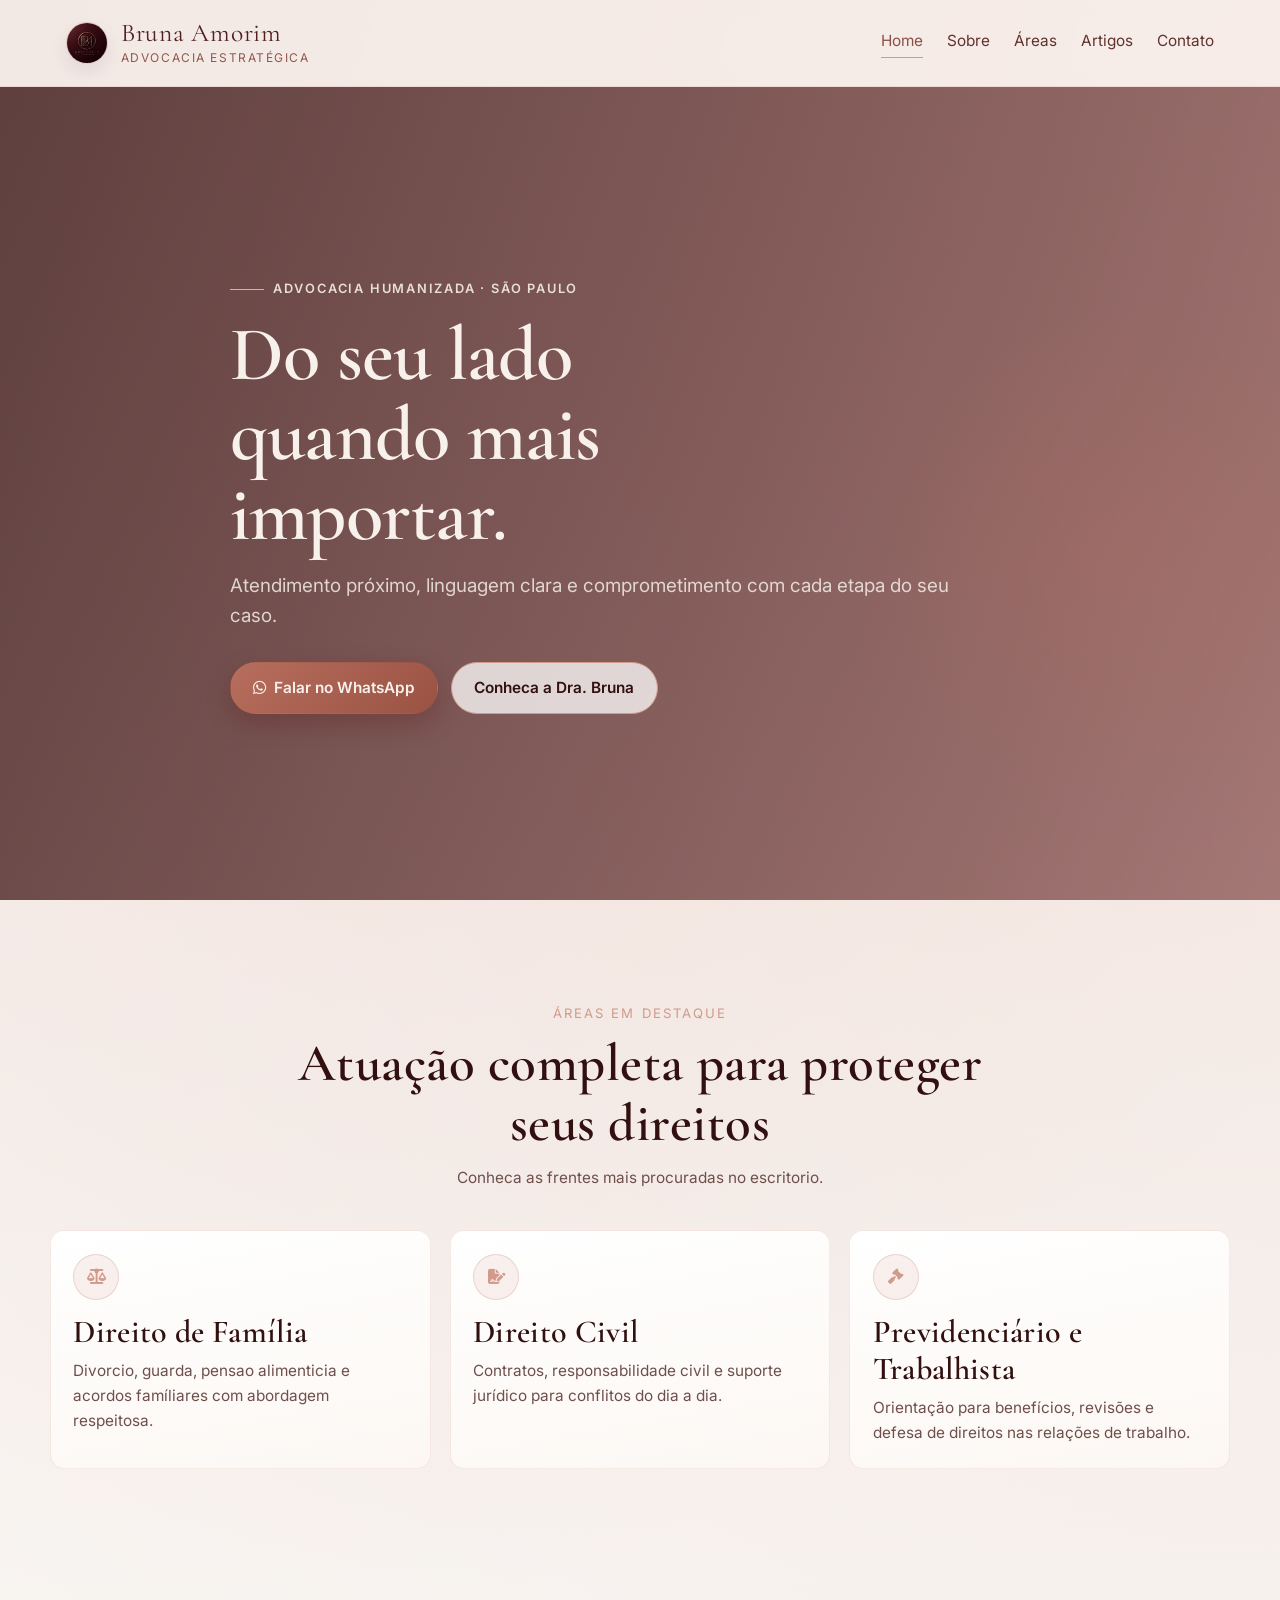
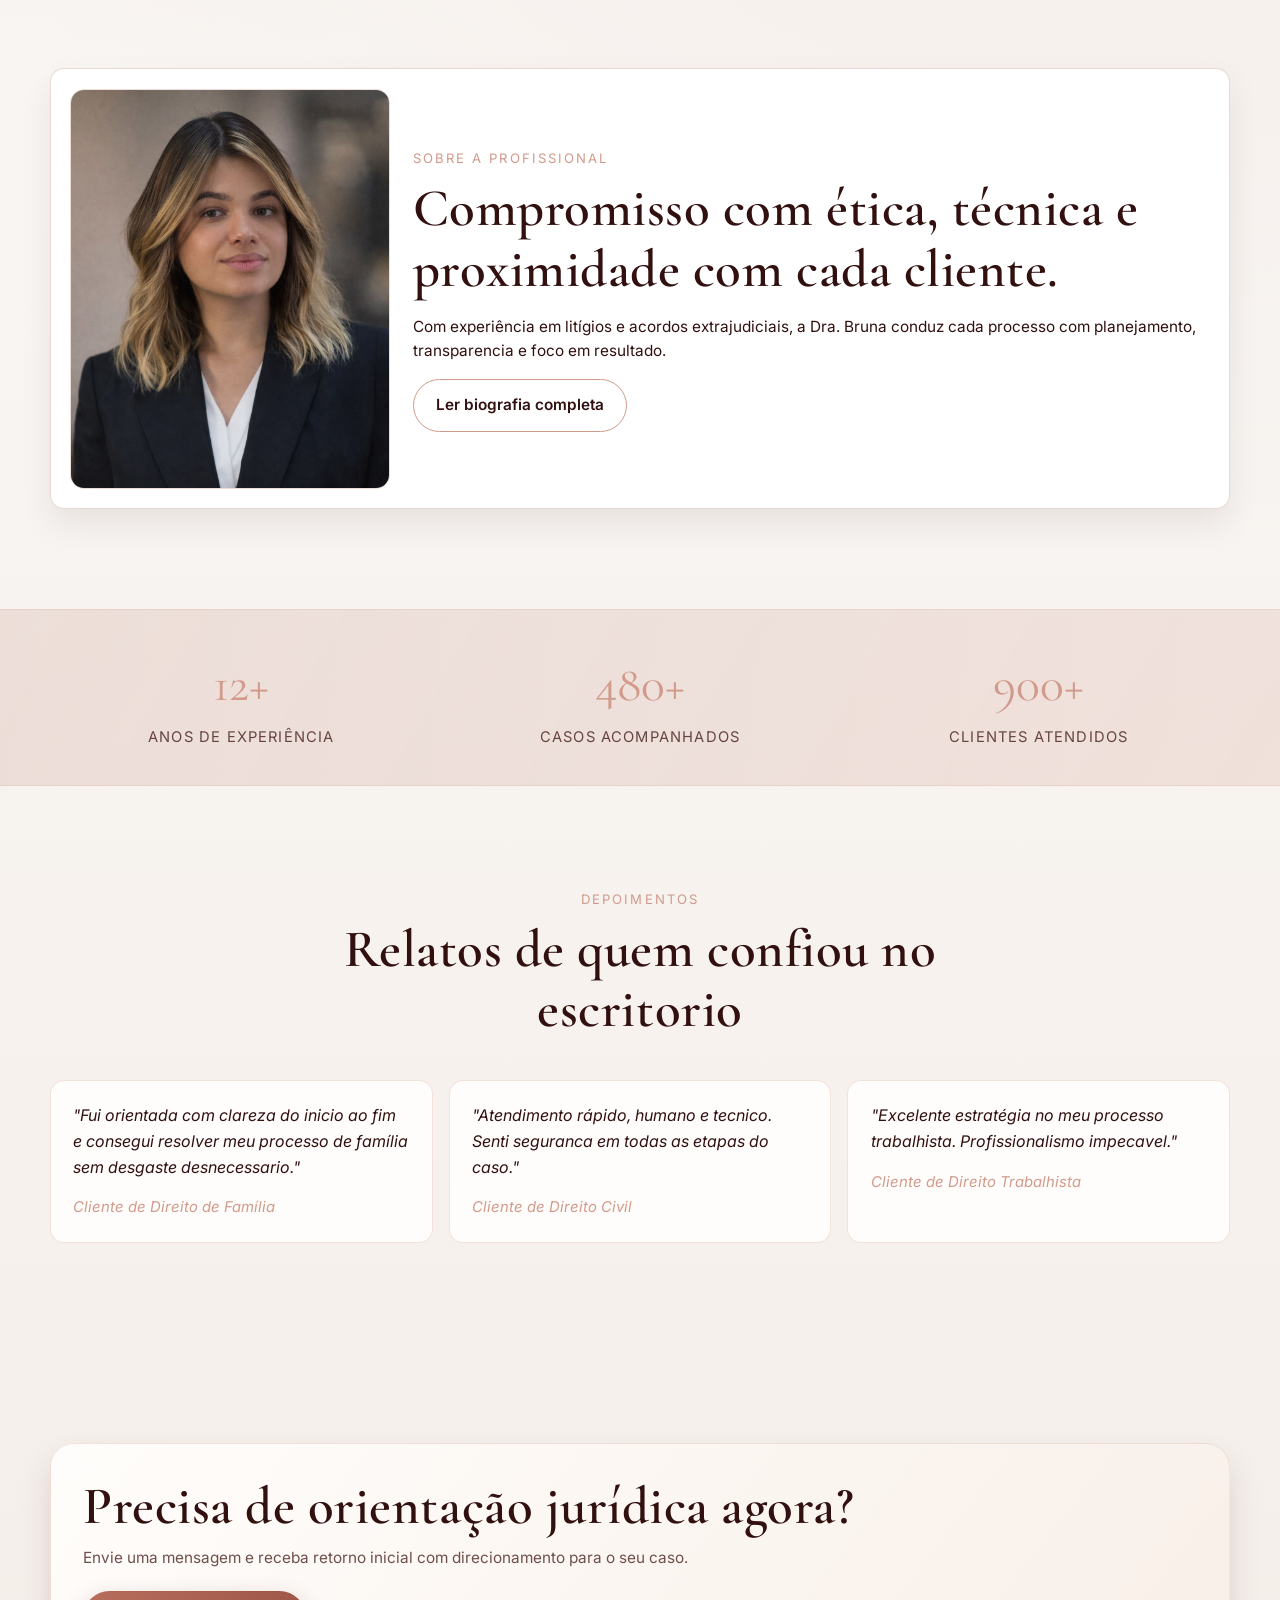
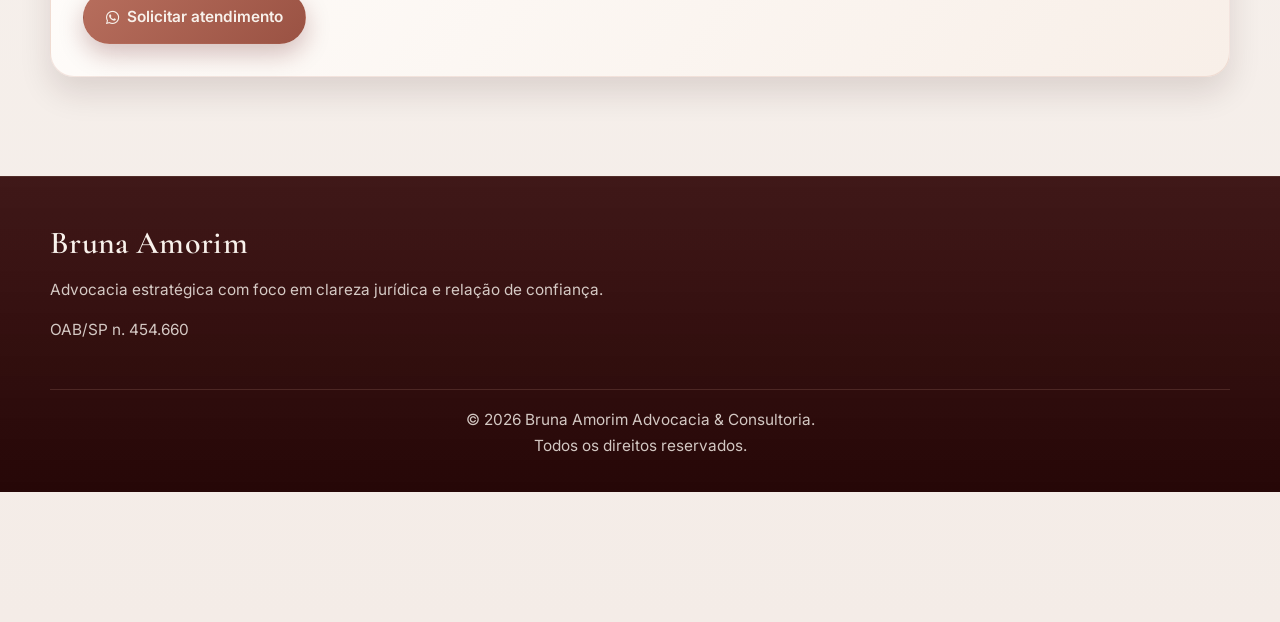
==== commit 84a3918a: "refactor: shorten name to Bruna Amorim across all pages" ====
--- a/index.html
+++ b/index.html
@@ -3,8 +3,8 @@
 <head>
     <meta charset="UTF-8">
     <meta name="viewport" content="width=device-width, initial-scale=1.0">
-    <meta name="description" content="Advogada Bruna Amorim de Oliveira - Atendimento jurídico estratégico e humanizado em Direito de Família, Civil, Consumidor e mais.">
-    <title>Bruna Amorim de Oliveira | Advocacia Estratégica</title>
+    <meta name="description" content="Advogada Bruna Amorim - Atendimento jurídico estratégico e humanizado em Direito de Família, Civil, Consumidor e mais.">
+    <title>Bruna Amorim | Advocacia Estratégica</title>
     <link rel="icon" href="data:,">
 
     <link rel="preconnect" href="https://fonts.googleapis.com">
@@ -30,7 +30,7 @@
                 <a href="index.html" class="brand" aria-label="Página inicial">
                     <img class="brand-logo" src="assets/images/brand/logo-bruna-amorim.jpeg" alt="Monograma Bruna Amorim Advocacia">
                     <span class="brand-copy">
-                        <span class="brand-title">Bruna Amorim de Oliveira</span>
+                        <span class="brand-title">Bruna Amorim</span>
                         <span class="brand-subtitle">Advocacia Estratégica</span>
                     </span>
                 </a>
@@ -98,7 +98,7 @@
 
         <section>
             <div class="container surface about-preview" data-animate="fade-right">
-                <img src="assets/images/profile/bruna-amorim-oliveira.jpeg" alt="Retrato profissional da advogada Bruna Amorim de Oliveira">
+                <img src="assets/images/profile/bruna-amorim-oliveira.jpeg" alt="Retrato profissional da advogada Bruna Amorim">
                 <div>
                     <span class="kicker">Sobre a profissional</span>
                     <h2>Compromisso com ética, técnica e proximidade com cada cliente.</h2>
@@ -166,13 +166,13 @@
         <div class="container">
             <div class="footer-grid">
                 <div>
-                    <h3>Bruna Amorim de Oliveira</h3>
+                    <h3>Bruna Amorim</h3>
                     <p>Advocacia estratégica com foco em clareza jurídica e relação de confiança.</p>
                     <p>OAB/SP n. 454.660</p>
                 </div>
             </div>
             <div class="footer-bottom">
-                <p>&copy; 2026 Bruna Amorim de Oliveira Advocacia &amp; Consultoria.</p>
+                <p>&copy; 2026 Bruna Amorim Advocacia &amp; Consultoria.</p>
                 <p>Todos os direitos reservados.</p>
             </div>
         </div>
